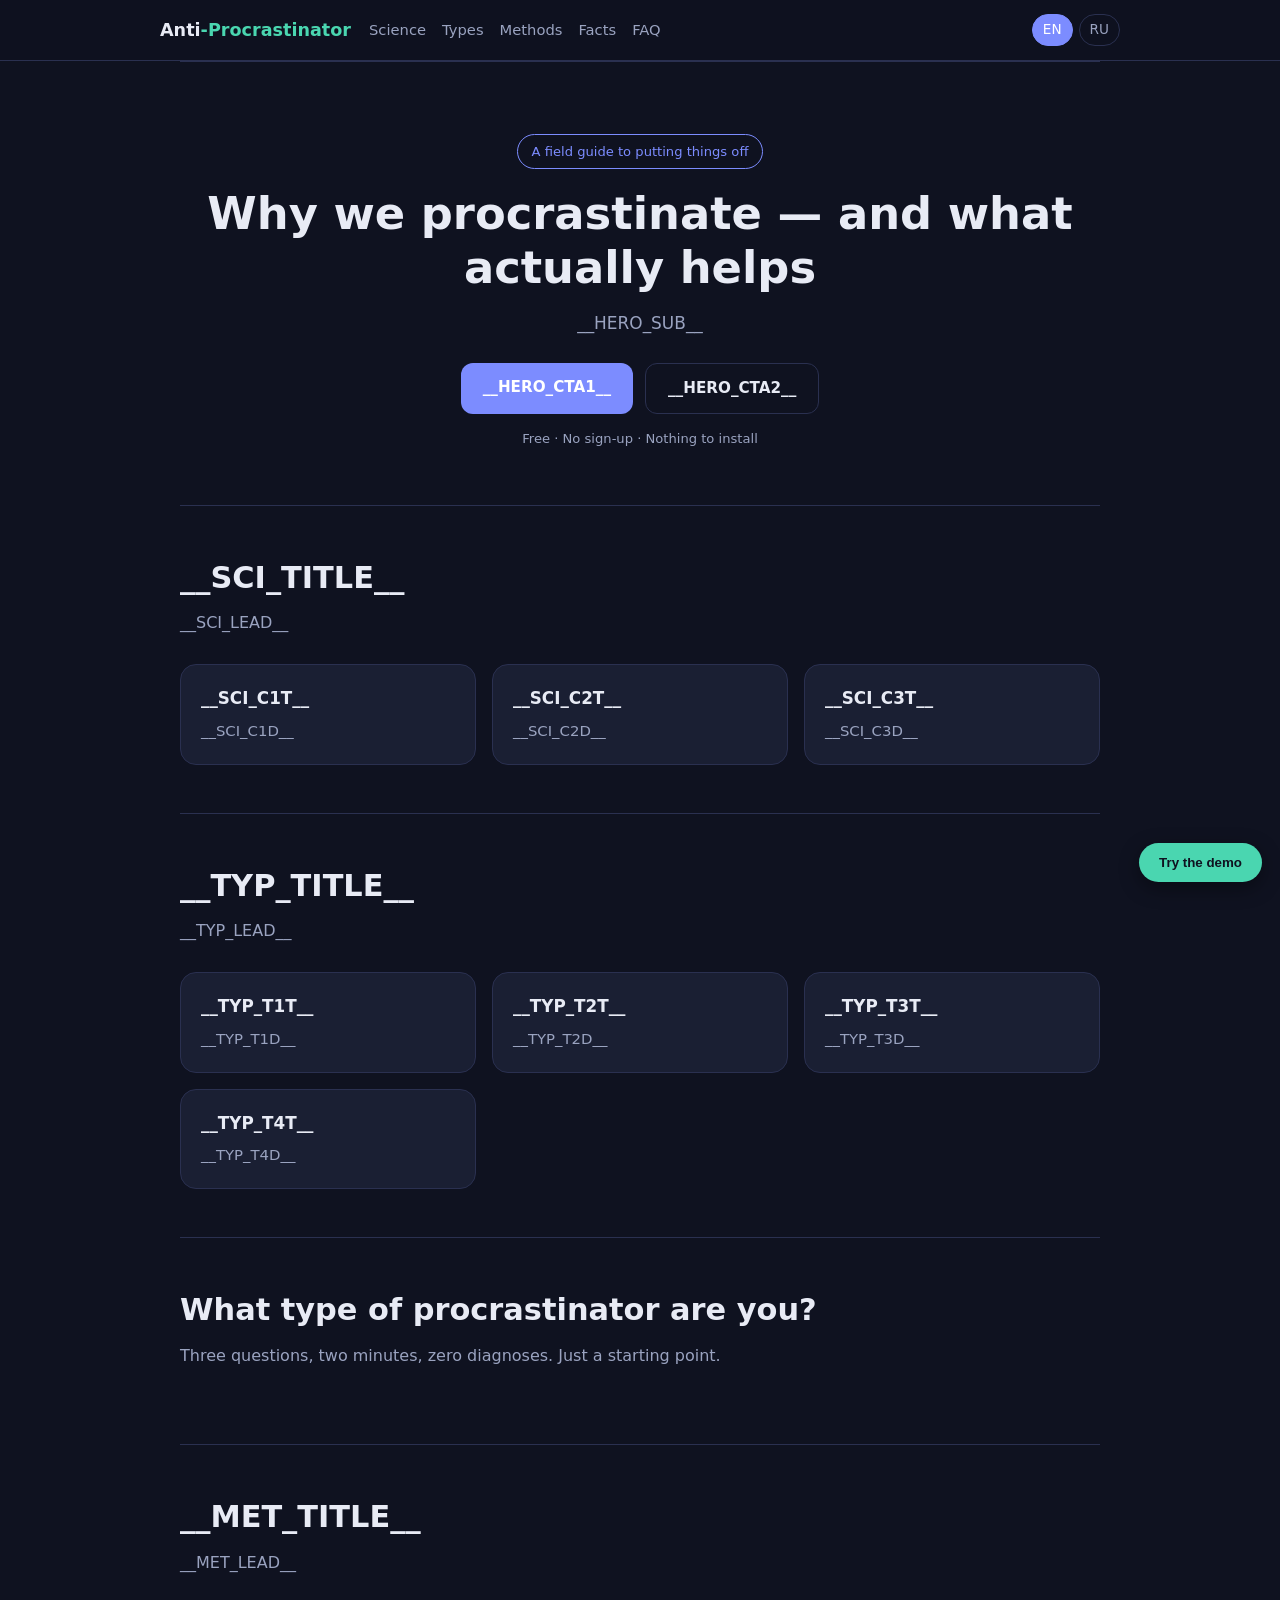
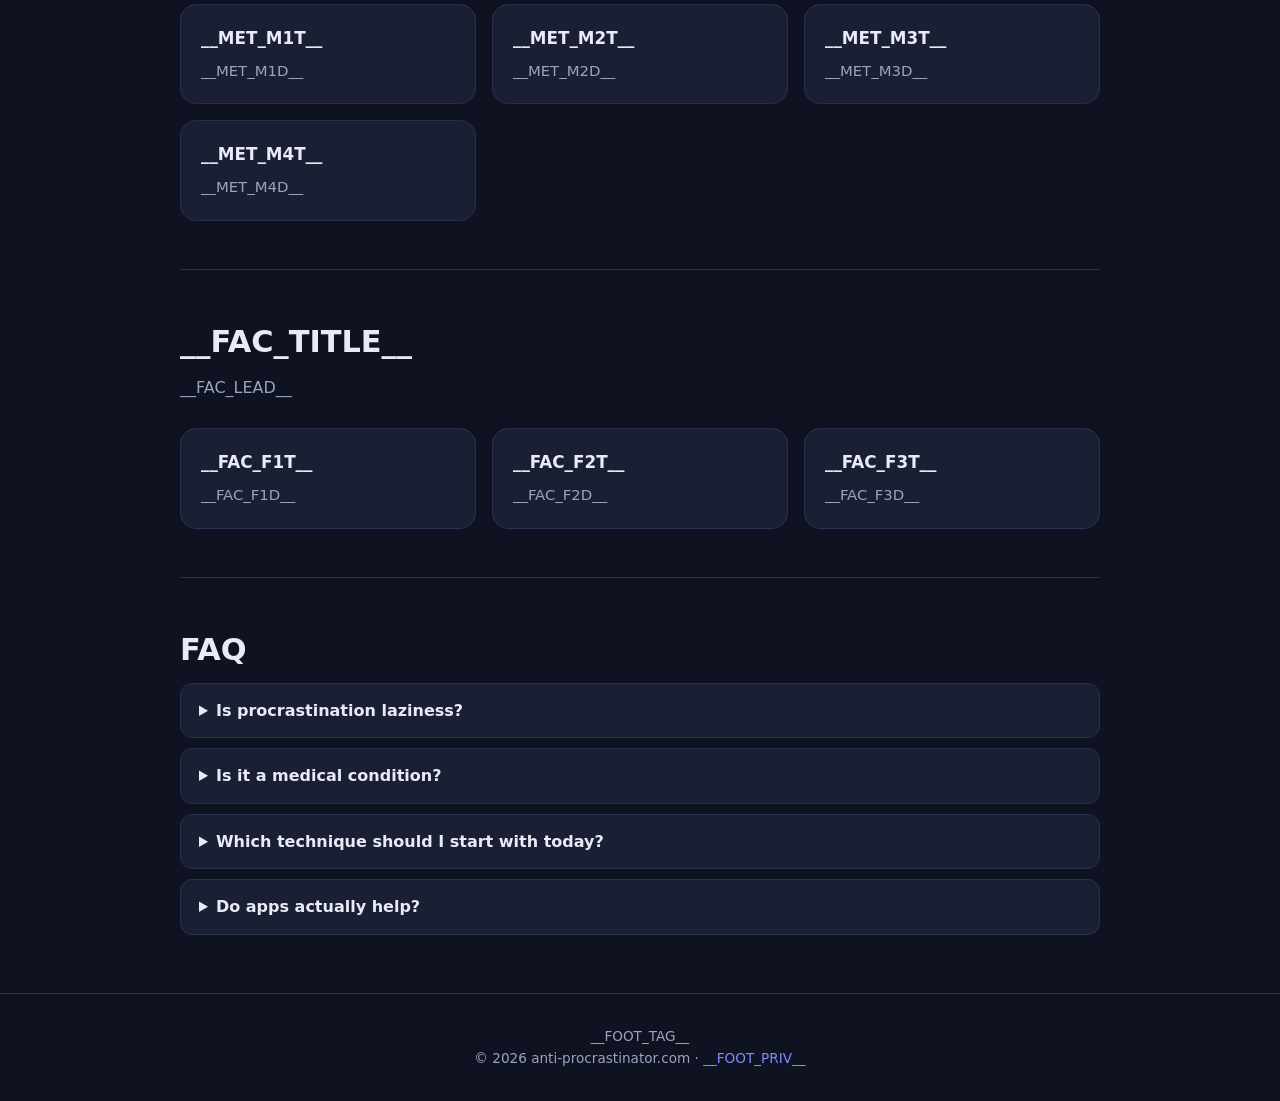
==== en/index.html @ 83e766c9 "первый коммит: Алиса - сайт под ключ с одного промта" ====
<!DOCTYPE html>
<html lang="en">
<head>
<meta charset="utf-8">
<meta name="viewport" content="width=device-width,initial-scale=1">
<title>Anti-Procrastinator — why we procrastinate and what actually works</title>
<meta name="description" content="__META_DESC__">
<link rel="canonical" href="https://anti-procrastinator.com/en/">
<link rel="alternate" hreflang="en" href="https://anti-procrastinator.com/en/">
<link rel="alternate" hreflang="ru" href="https://anti-procrastinator.com/ru/">
<link rel="alternate" hreflang="x-default" href="https://anti-procrastinator.com/en/">
<link rel="stylesheet" href="../css/style.css">
</head>
<body>
<header>
  <div class="wrap nav">
    <div class="logo">Anti<span>-Procrastinator</span></div>
    <nav class="links">
      <a href="#science">Science</a>
      <a href="#types">Types</a>
      <a href="#methods">Methods</a>
      <a href="#facts">Facts</a>
      <a href="#faq">FAQ</a>
    </nav>
    <div class="lang">
      <a class="active" href="../en/">EN</a>
      <a class="" href="../ru/">RU</a>
    </div>
  </div>
</header>

<main class="wrap">
  <section class="hero">
    <span class="badge">A field guide to putting things off</span>
    <h1>Why we procrastinate — and what actually helps</h1>
    <p class="sub">__HERO_SUB__</p>
    <div class="btns">
      <a class="btn primary" href="#quiz">__HERO_CTA1__</a>
      <a class="btn ghost" href="#science">__HERO_CTA2__</a>
    </div>
    <p class="note">Free · No sign-up · Nothing to install</p>
  </section>

  <section id="science">
    <h2>__SCI_TITLE__</h2>
    <p class="lead">__SCI_LEAD__</p>
    <div class="grid">
      <div class="card"><h3>__SCI_C1T__</h3><p>__SCI_C1D__</p></div>
      <div class="card"><h3>__SCI_C2T__</h3><p>__SCI_C2D__</p></div>
      <div class="card"><h3>__SCI_C3T__</h3><p>__SCI_C3D__</p></div>
    </div>
  </section>

  <section id="types">
    <h2>__TYP_TITLE__</h2>
    <p class="lead">__TYP_LEAD__</p>
    <div class="grid">
      <div class="card"><h3>__TYP_T1T__</h3><p>__TYP_T1D__</p></div>
      <div class="card"><h3>__TYP_T2T__</h3><p>__TYP_T2D__</p></div>
      <div class="card"><h3>__TYP_T3T__</h3><p>__TYP_T3D__</p></div>
      <div class="card"><h3>__TYP_T4T__</h3><p>__TYP_T4D__</p></div>
    </div>
  </section>

  <section id="quiz">
    <h2>What type of procrastinator are you?</h2>
    <p class="lead">Three questions, two minutes, zero diagnoses. Just a starting point.</p>
    <div id="quiz-root" class="qlist"></div>
  </section>

  <section id="methods">
    <h2>__MET_TITLE__</h2>
    <p class="lead">__MET_LEAD__</p>
    <div class="grid">
      <div class="card"><h3>__MET_M1T__</h3><p>__MET_M1D__</p></div>
      <div class="card"><h3>__MET_M2T__</h3><p>__MET_M2D__</p></div>
      <div class="card"><h3>__MET_M3T__</h3><p>__MET_M3D__</p></div>
      <div class="card"><h3>__MET_M4T__</h3><p>__MET_M4D__</p></div>
    </div>
  </section>

  <section id="facts">
    <h2>__FAC_TITLE__</h2>
    <p class="lead">__FAC_LEAD__</p>
    <div class="grid">
      <div class="card"><h3>__FAC_F1T__</h3><p>__FAC_F1D__</p></div>
      <div class="card"><h3>__FAC_F2T__</h3><p>__FAC_F2D__</p></div>
      <div class="card"><h3>__FAC_F3T__</h3><p>__FAC_F3D__</p></div>
    </div>
  </section>

  <section id="faq">
    <h2>FAQ</h2>
    <details><summary>Is procrastination laziness?</summary><p>No. Laziness is an absence of desire; procrastination is avoidance despite desire. Different mechanisms, different solutions.</p></details>
    <details><summary>Is it a medical condition?</summary><p>No, it's not a diagnosis. But chronic procrastination often goes with anxiety and ADHD — in that case, it's worth discussing with a professional.</p></details>
    <details><summary>Which technique should I start with today?</summary><p>The two-minute rule: pick one task and shrink it to a two-minute step. Starting is the most expensive part.</p></details>
    <details><summary>Do apps actually help?</summary><p>Tools don't replace the decision to start, but they lower friction: ready-made templates, task breakdown and gentle reminders remove the 'where do I begin' barrier.</p></details>
  </section>
</main>

<footer>
  <div class="wrap">
    <p>__FOOT_TAG__</p>
    <p>© 2026 anti-procrastinator.com · <a href="#">__FOOT_PRIV__</a></p>
  </div>
</footer>

<button id="demo-badge">Try the demo</button>
<div id="demo-modal">
  <div class="modal-box">
    <div class="head"><strong>CutTails — try it right here</strong><button id="demo-close">✕</button></div>
    <iframe id="demo-frame" title="CutTails demo"></iframe>
    <p class="frame-note">The web version of the app opens in this window.</p>
  </div>
</div>

<script>const en = true;</script>
<script src="../js/main.js"></script>
</body>
</html>
---- css/style.css ----
:root{
  --bg:#0f1220; --card:#1a1f33; --line:#2a3050; --text:#e8ebf5; --muted:#9aa3c0;
  --accent:#7c8cff; --accent2:#4ad6b0; --radius:16px;
}
*{box-sizing:border-box;margin:0;padding:0}
html{scroll-behavior:smooth}
body{background:var(--bg);color:var(--text);font-family:'Segoe UI',system-ui,-apple-system,sans-serif;line-height:1.6}
a{color:var(--accent);text-decoration:none}
.wrap{max-width:960px;margin:0 auto;padding:0 20px}
header{position:sticky;top:0;z-index:10;background:rgba(15,18,32,.9);backdrop-filter:blur(8px);border-bottom:1px solid var(--line)}
.nav{display:flex;align-items:center;gap:18px;padding:14px 0}
.logo{font-weight:700;font-size:1.1rem;color:var(--text)}
.logo span{color:var(--accent2)}
.nav .links{display:flex;gap:16px;flex:1}
.nav .links a{color:var(--muted);font-size:.92rem}
.nav .links a:hover{color:var(--text)}
.lang{display:flex;gap:6px}
.lang a{padding:4px 10px;border:1px solid var(--line);border-radius:999px;font-size:.85rem;color:var(--muted)}
.lang a.active{background:var(--accent);border-color:var(--accent);color:#fff}
.hero{padding:72px 0 56px;text-align:center}
.badge{display:inline-block;padding:6px 14px;border:1px solid var(--accent);border-radius:999px;color:var(--accent);font-size:.82rem;margin-bottom:18px}
h1{font-size:clamp(1.8rem,4.5vw,2.8rem);line-height:1.2;margin-bottom:16px}
.hero p.sub{color:var(--muted);max-width:640px;margin:0 auto 26px;font-size:1.06rem}
.btns{display:flex;gap:12px;justify-content:center;flex-wrap:wrap}
.btn{display:inline-block;padding:12px 22px;border-radius:12px;font-weight:600;font-size:.95rem;cursor:pointer;border:none}
.btn.primary{background:var(--accent);color:#fff}
.btn.ghost{background:transparent;color:var(--text);border:1px solid var(--line)}
.btn.primary:hover{filter:brightness(1.1)}
.btn.ghost:hover{border-color:var(--accent)}
.note{margin-top:14px;color:var(--muted);font-size:.82rem}
section{padding:48px 0;border-top:1px solid var(--line)}
h2{font-size:clamp(1.4rem,3vw,1.9rem);margin-bottom:8px}
.lead{color:var(--muted);margin-bottom:28px;max-width:680px}
.grid{display:grid;grid-template-columns:repeat(auto-fit,minmax(260px,1fr));gap:16px}
.card{background:var(--card);border:1px solid var(--line);border-radius:var(--radius);padding:20px}
.card h3{font-size:1.05rem;margin-bottom:8px}
.card p{color:var(--muted);font-size:.93rem}
.qlist{max-width:620px;margin:0 auto}
.q{font-weight:600;margin:18px 0 10px}
.opts{display:grid;gap:8px}
.opt{background:var(--card);border:1px solid var(--line);color:var(--text);padding:12px 14px;border-radius:12px;text-align:left;cursor:pointer;font-size:.93rem}
.opt:hover{border-color:var(--accent)}
.result{background:var(--card);border:1px solid var(--accent2);border-radius:var(--radius);padding:22px;margin-top:20px}
.result h3{color:var(--accent2);margin-bottom:8px}
.result p{color:var(--muted);font-size:.95rem;margin-bottom:10px}
details{background:var(--card);border:1px solid var(--line);border-radius:12px;padding:14px 18px;margin-bottom:10px}
summary{cursor:pointer;font-weight:600}
details p{color:var(--muted);margin-top:8px;font-size:.93rem}
footer{padding:32px 0;border-top:1px solid var(--line);color:var(--muted);font-size:.85rem;text-align:center}
/* demo widget */
#demo-badge{position:fixed;right:18px;bottom:18px;z-index:50;background:var(--accent2);color:#0f1220;border:none;border-radius:999px;padding:12px 20px;font-weight:700;cursor:pointer;box-shadow:0 6px 20px rgba(0,0,0,.4)}
#demo-modal{position:fixed;inset:0;z-index:100;display:none;align-items:center;justify-content:center;background:rgba(0,0,0,.6)}
#demo-modal.open{display:flex}
.modal-box{background:var(--card);border:1px solid var(--line);border-radius:var(--radius);width:min(90vw,560px);padding:18px}
.modal-box .head{display:flex;justify-content:space-between;align-items:center;margin-bottom:12px}
.modal-box .head strong{font-size:1rem}
#demo-close{background:none;border:none;color:var(--muted);font-size:1.2rem;cursor:pointer}
#demo-frame{width:100%;height:min(62vh,420px);border:1px solid var(--line);border-radius:12px;background:var(--bg)}
.frame-note{color:var(--muted);font-size:.8rem;margin-top:8px}
@media(max-width:640px){.nav .links{display:none}}
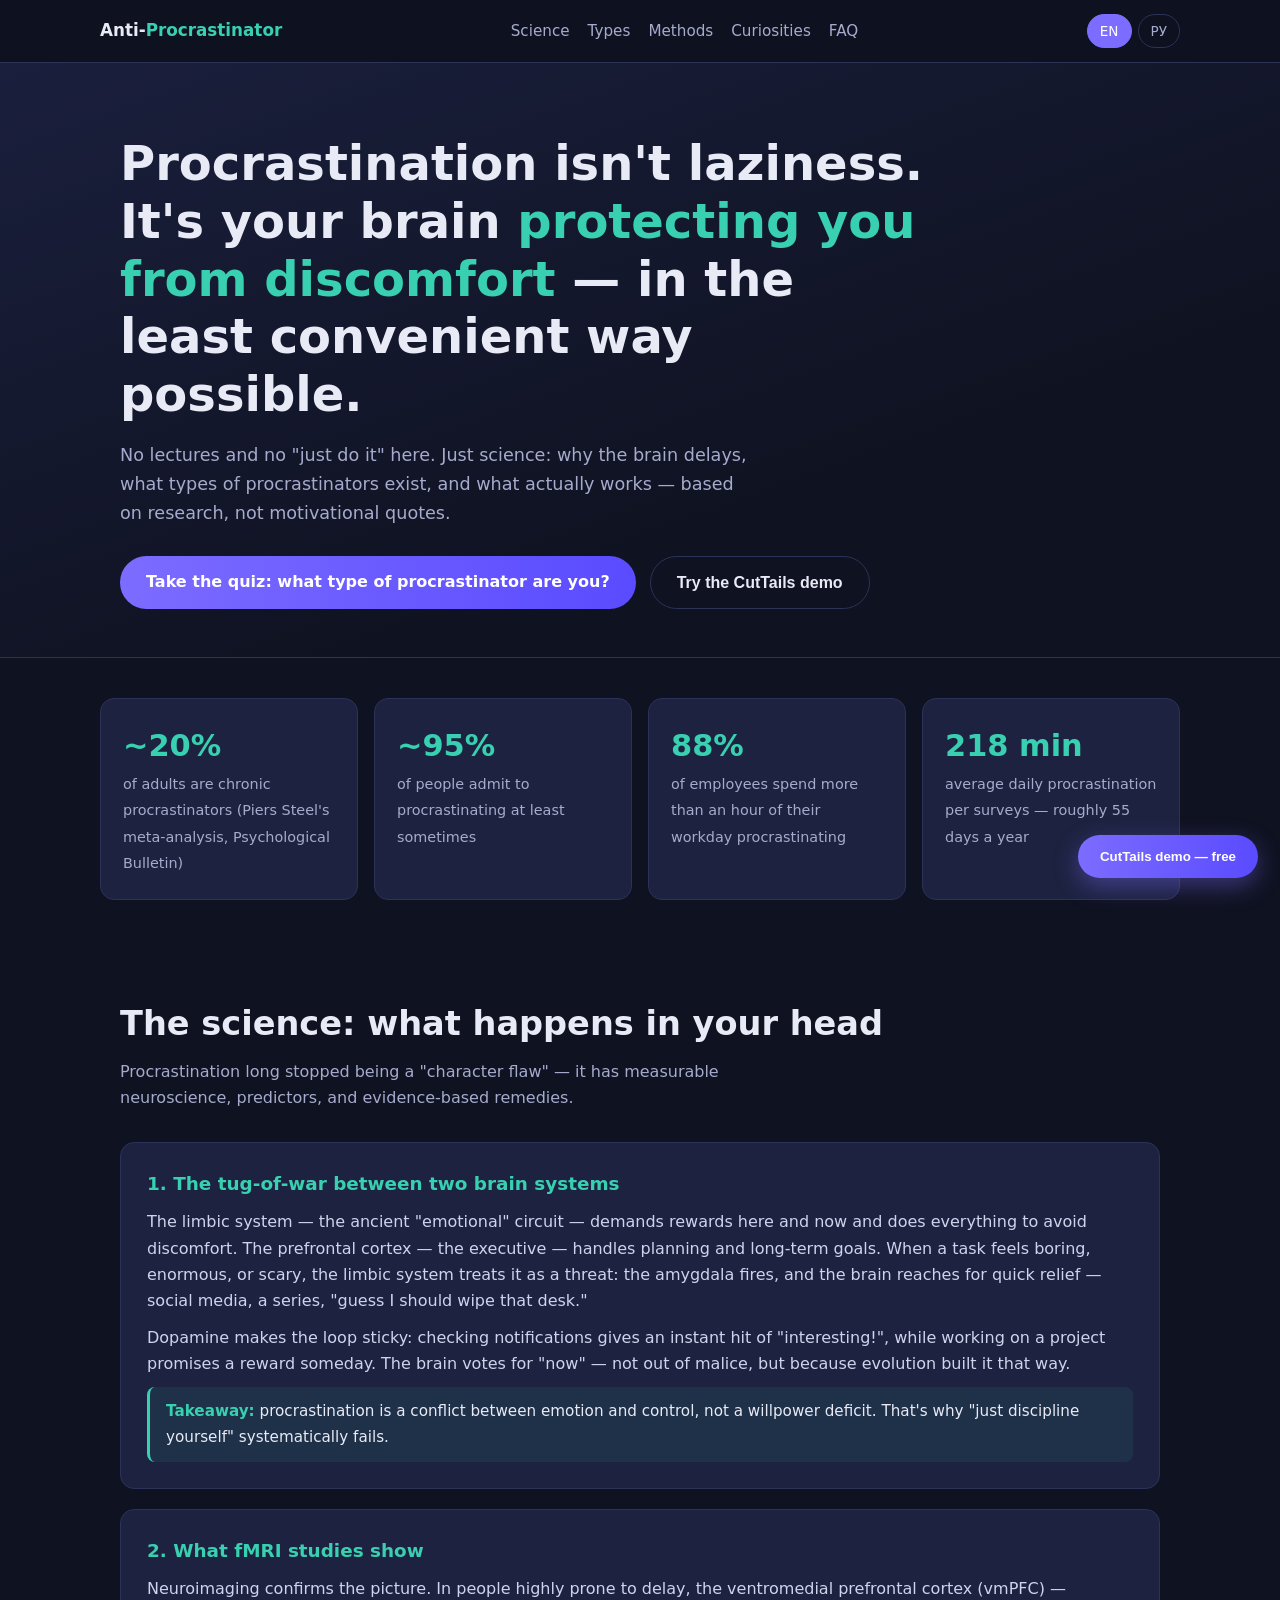
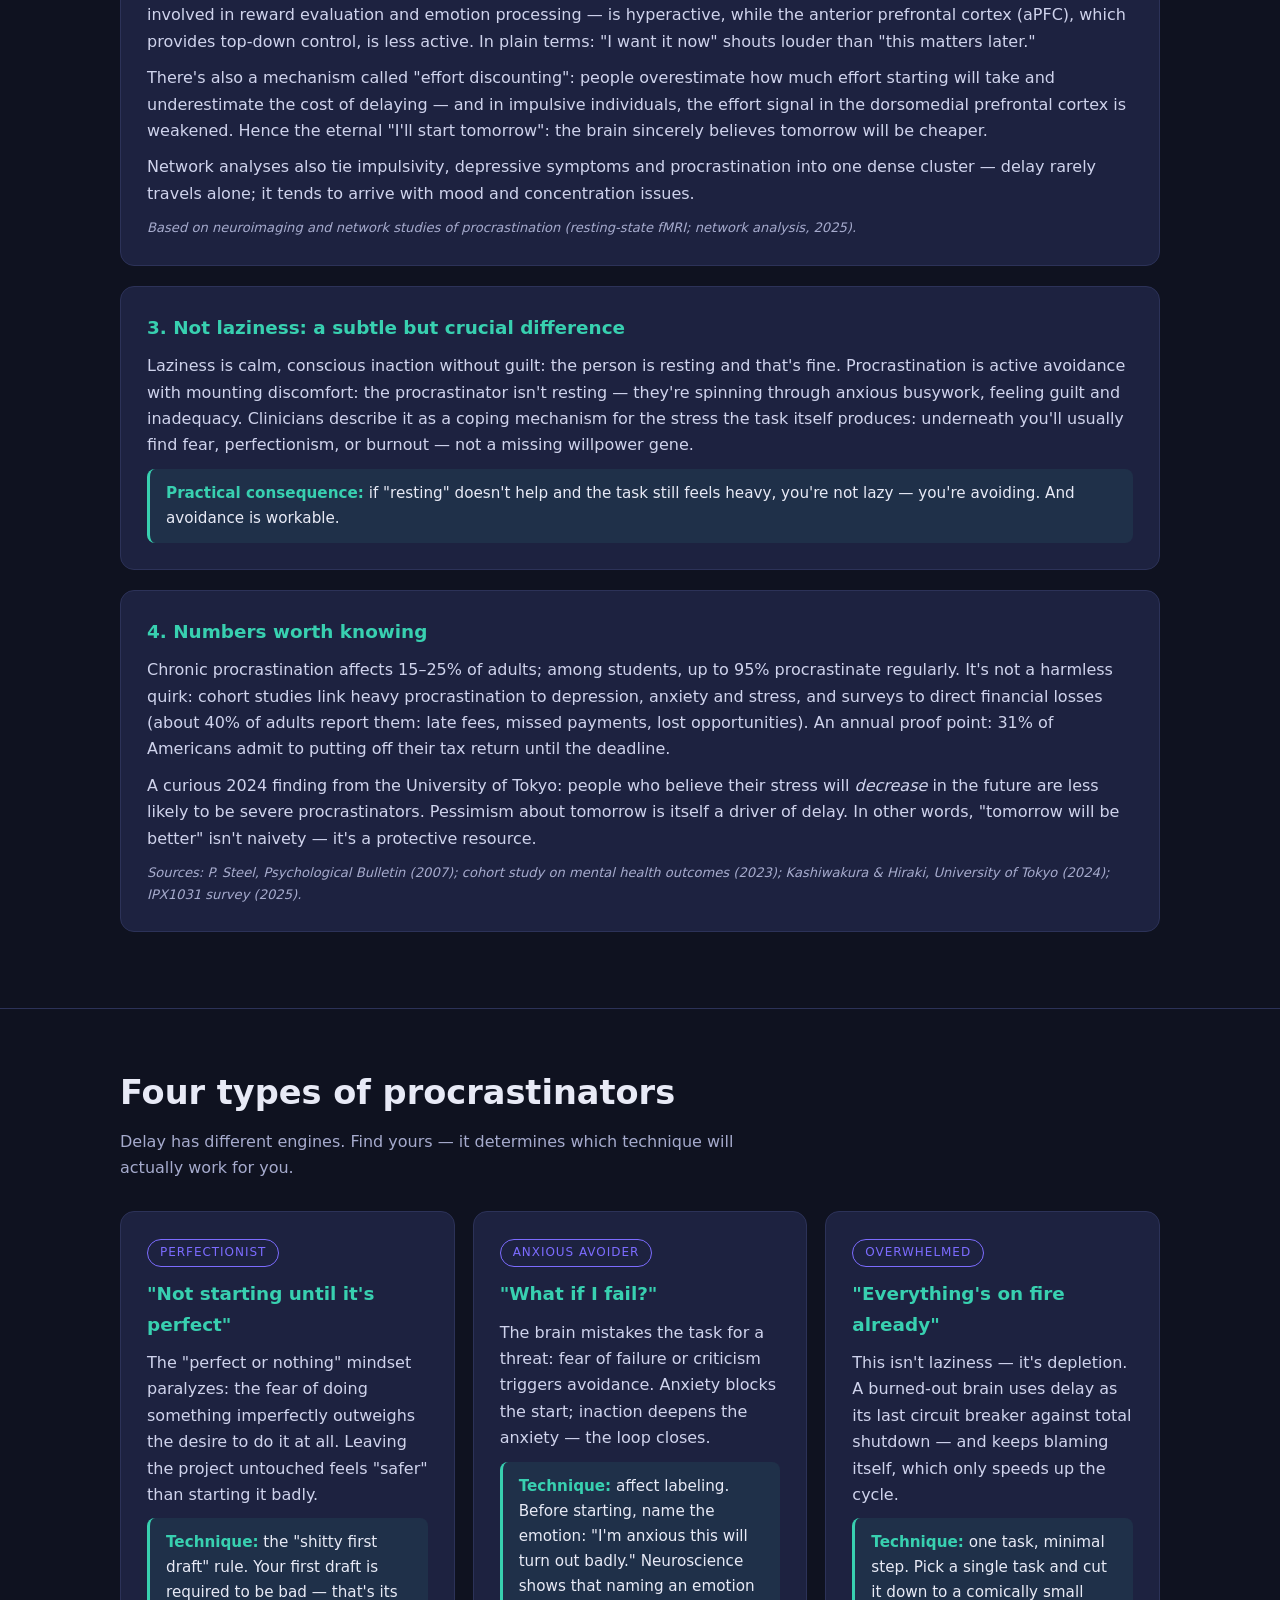
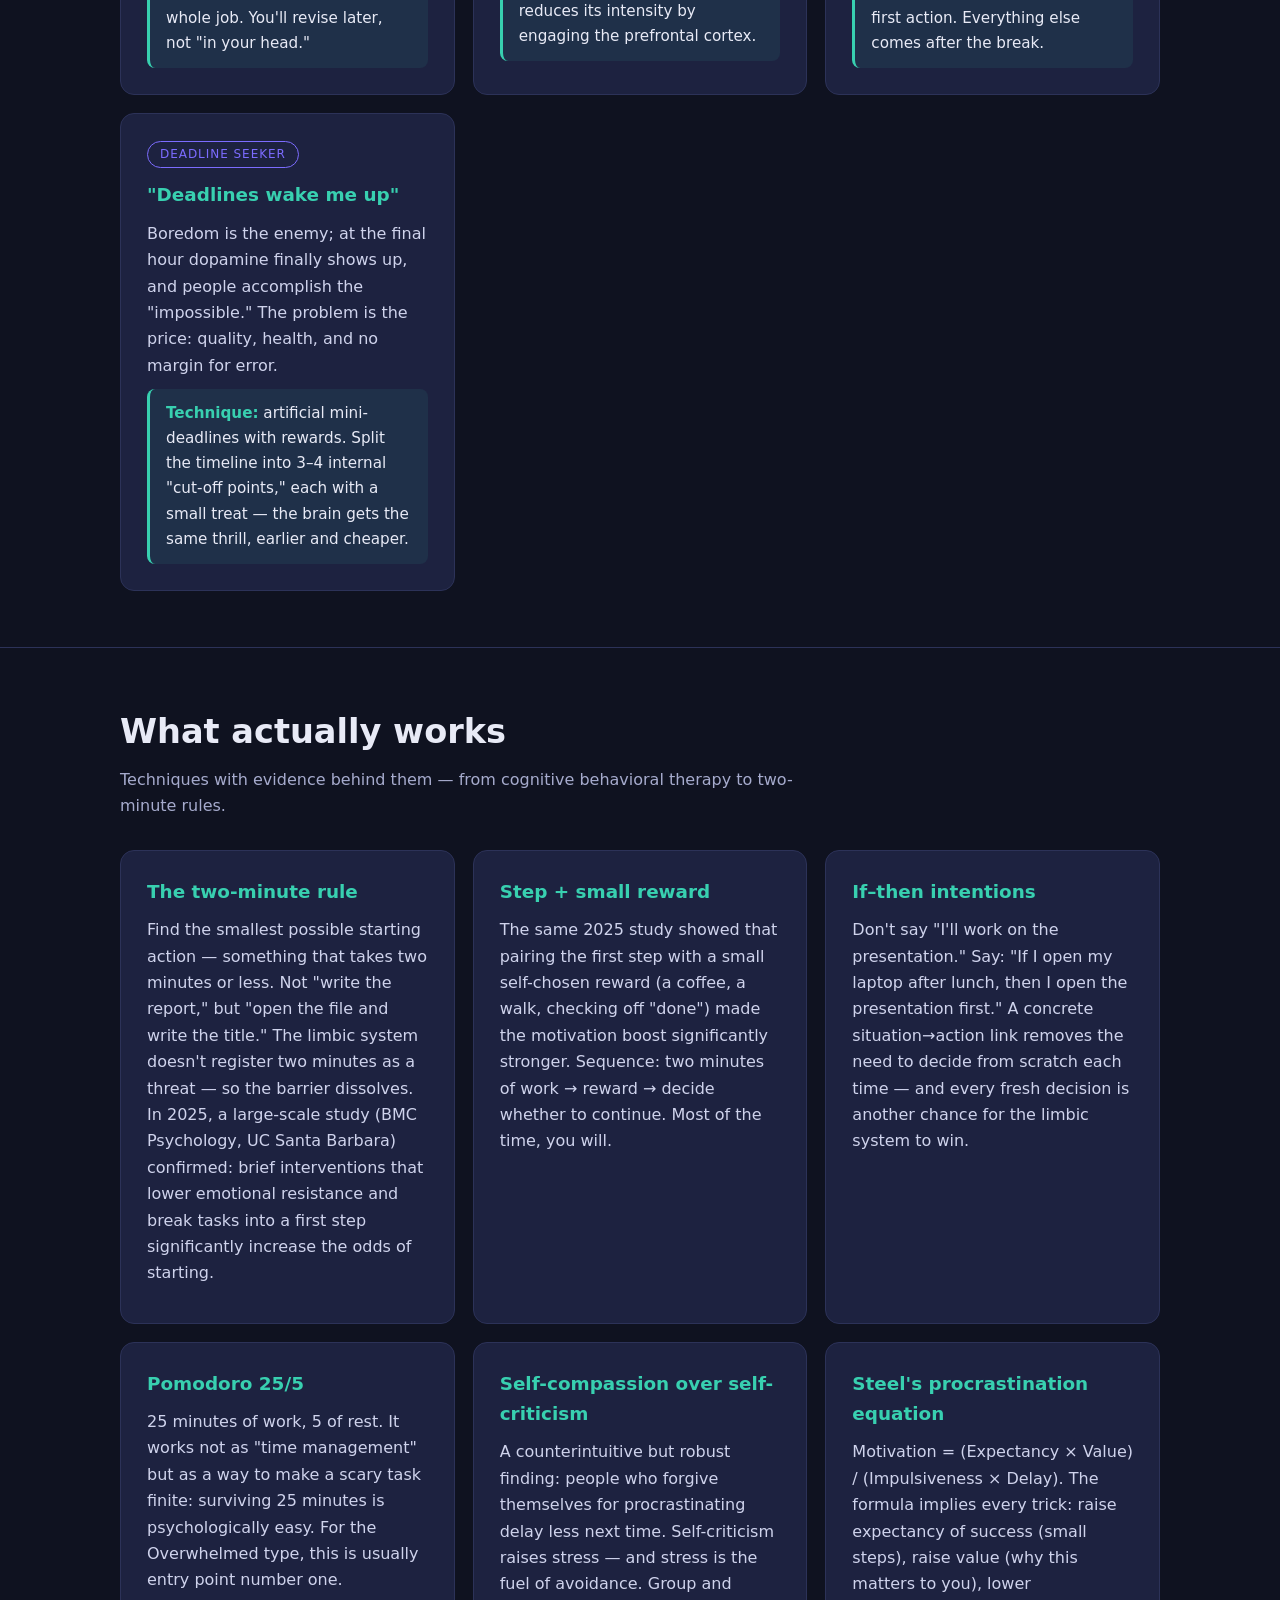
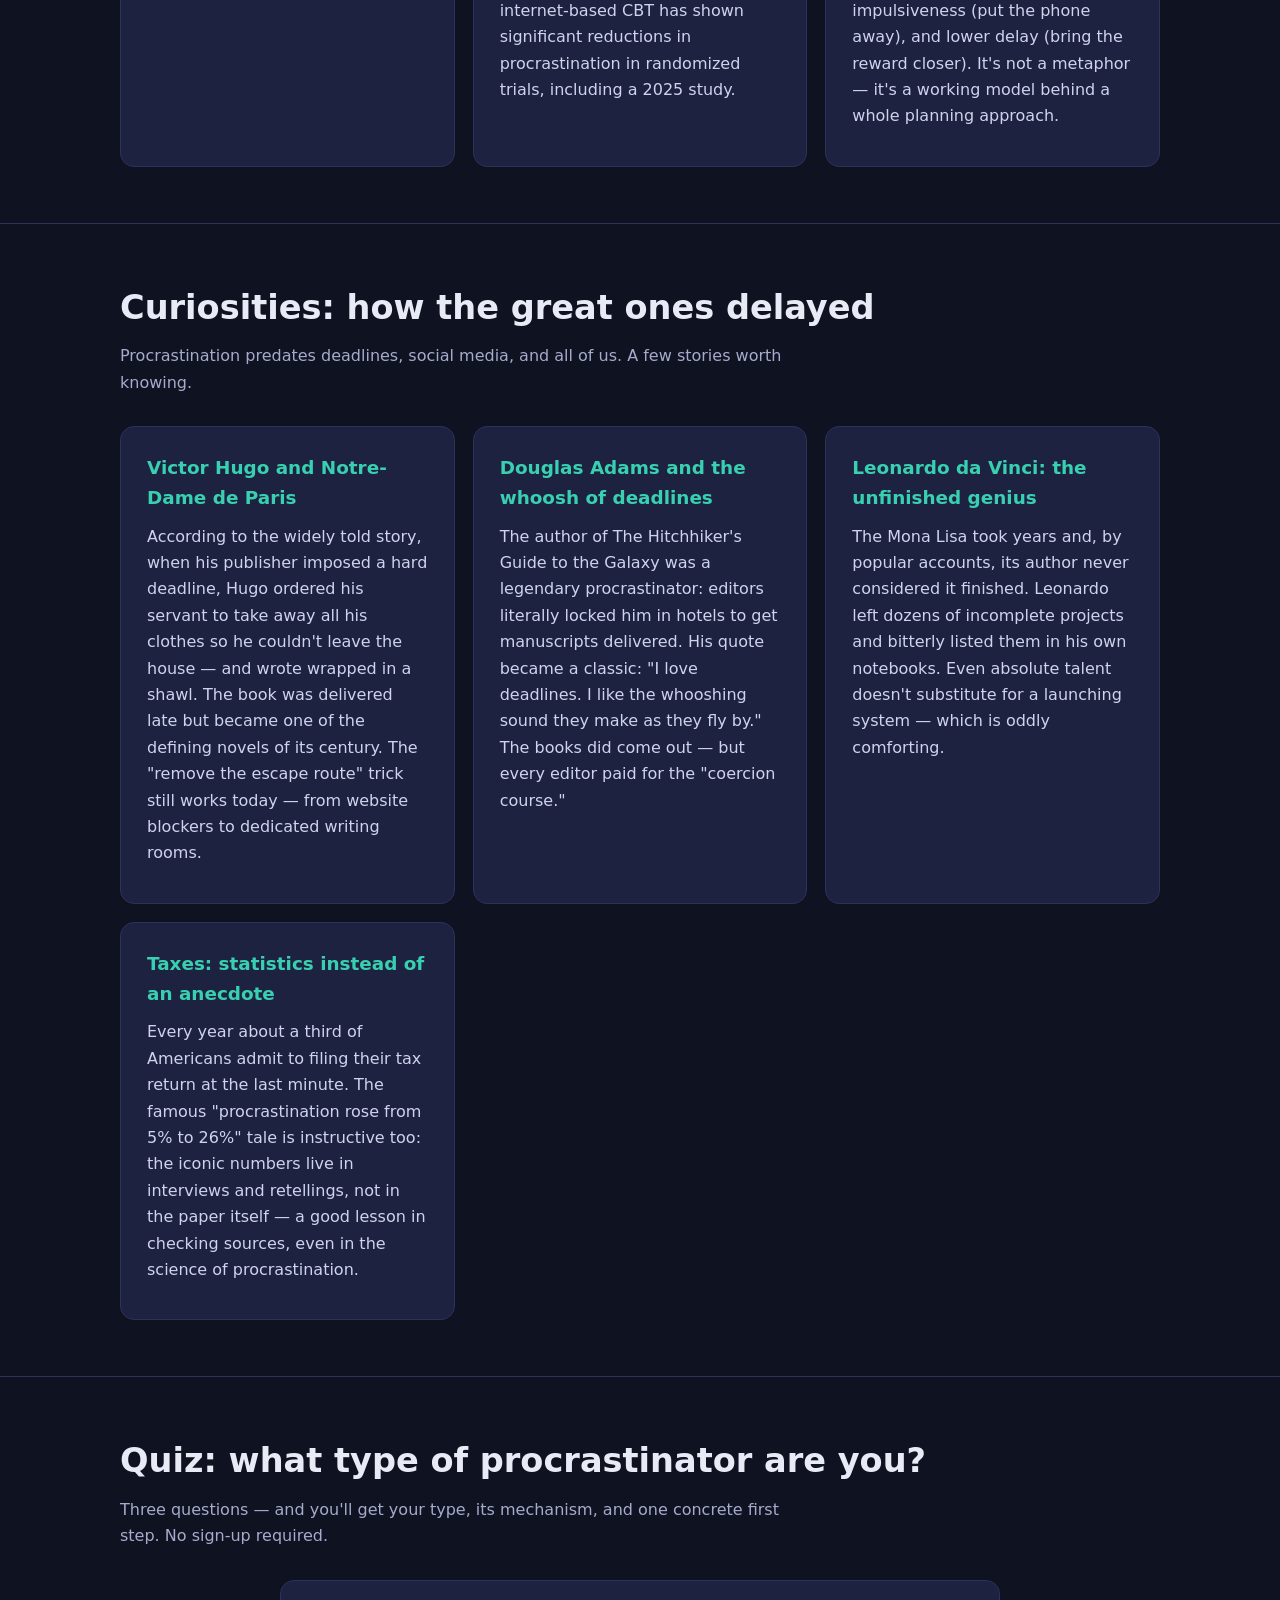
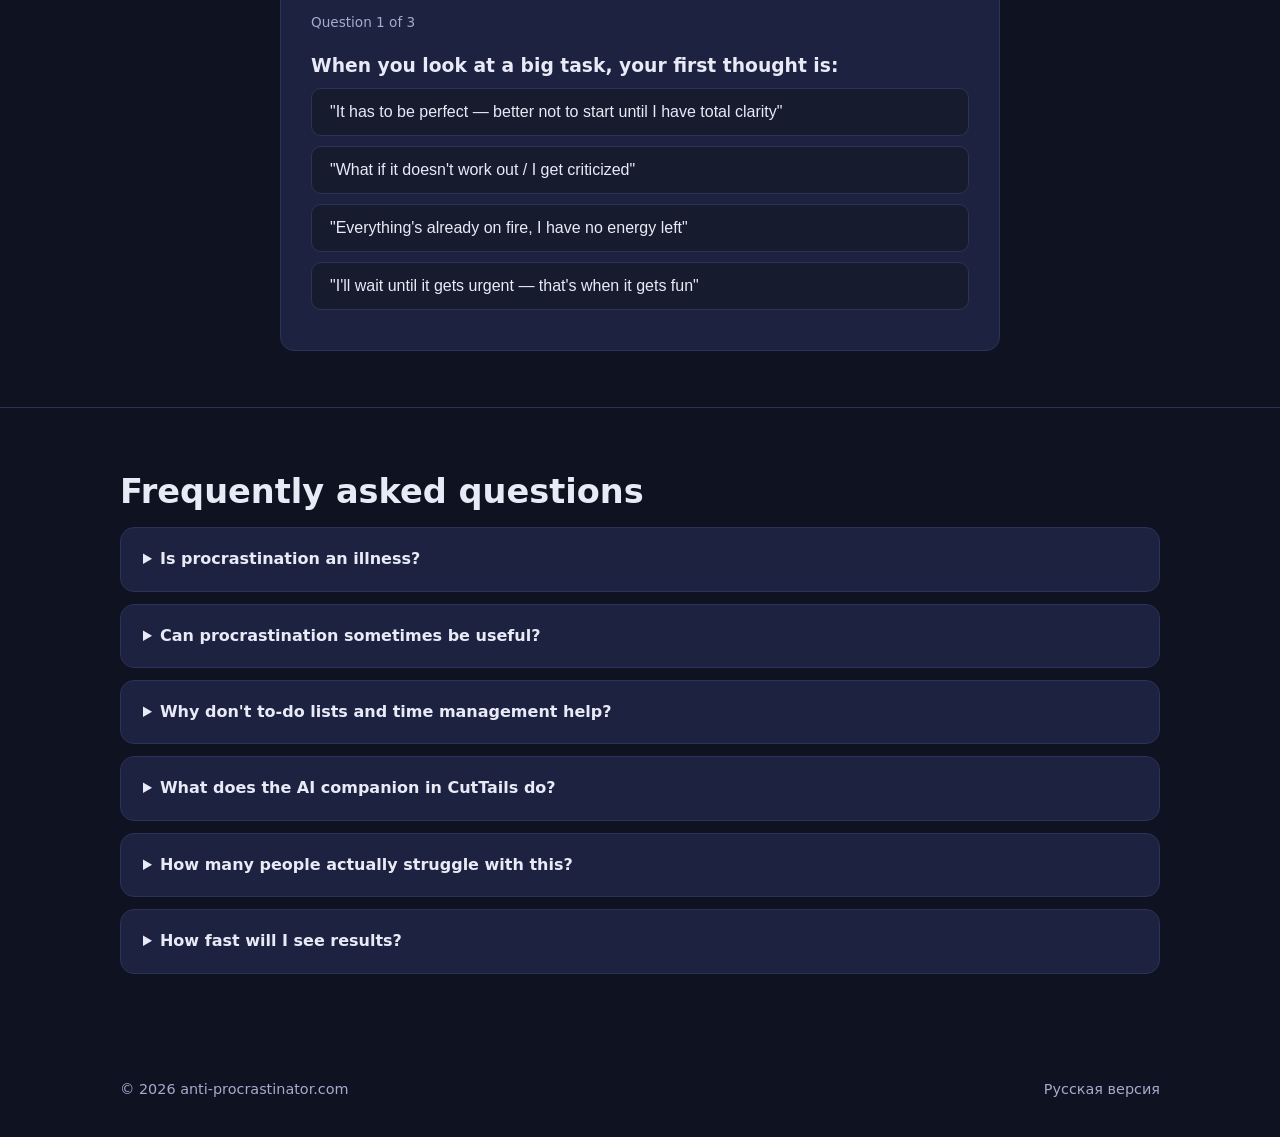
==== commit cd84c133: "заполнение заглушек: добавление статей, находок, типов, методов, курьёзов, тестов" ====
--- a/en/index.html
+++ b/en/index.html
@@ -2,119 +2,293 @@
 <html lang="en">
 <head>
 <meta charset="utf-8">
-<meta name="viewport" content="width=device-width,initial-scale=1">
-<title>Anti-Procrastinator — why we procrastinate and what actually works</title>
-<meta name="description" content="__META_DESC__">
+<meta name="viewport" content="width=device-width, initial-scale=1">
+<title>Procrastination — why we delay and how to stop doing it</title>
+<meta name="description" content="A science-based guide to procrastination: the neuroscience of task avoidance, types of procrastinators, evidence-based techniques and curious facts. Take the quiz and try the CutTails app demo.">
 <link rel="canonical" href="https://anti-procrastinator.com/en/">
 <link rel="alternate" hreflang="en" href="https://anti-procrastinator.com/en/">
 <link rel="alternate" hreflang="ru" href="https://anti-procrastinator.com/ru/">
-<link rel="alternate" hreflang="x-default" href="https://anti-procrastinator.com/en/">
-<link rel="stylesheet" href="../css/style.css">
+<link rel="alternate" hreflang="x-default" href="https://anti-procrastinator.com/">
+<link rel="stylesheet" href="/css/style.css">
 </head>
 <body>
-<header>
-  <div class="wrap nav">
-    <div class="logo">Anti<span>-Procrastinator</span></div>
-    <nav class="links">
-      <a href="#science">Science</a>
-      <a href="#types">Types</a>
-      <a href="#methods">Methods</a>
-      <a href="#facts">Facts</a>
-      <a href="#faq">FAQ</a>
-    </nav>
-    <div class="lang">
-      <a class="active" href="../en/">EN</a>
-      <a class="" href="../ru/">RU</a>
+
+<header class="site">
+  <div class="container nav">
+    <div class="logo">Anti-<span>Procrastinator</span></div>
+    <nav><ul>
+      <li><a href="#science">Science</a></li>
+      <li><a href="#types">Types</a></li>
+      <li><a href="#methods">Methods</a></li>
+      <li><a href="#curiosities">Curiosities</a></li>
+      <li><a href="#faq">FAQ</a></li>
+    </ul></nav>
+    <div class="lang-switch">
+      <a href="/en/" class="active" lang="en">EN</a>
+      <a href="/ru/" lang="ru">РУ</a>
     </div>
   </div>
 </header>
 
-<main class="wrap">
-  <section class="hero">
-    <span class="badge">A field guide to putting things off</span>
-    <h1>Why we procrastinate — and what actually helps</h1>
-    <p class="sub">__HERO_SUB__</p>
-    <div class="btns">
-      <a class="btn primary" href="#quiz">__HERO_CTA1__</a>
-      <a class="btn ghost" href="#science">__HERO_CTA2__</a>
-    </div>
-    <p class="note">Free · No sign-up · Nothing to install</p>
-  </section>
-
-  <section id="science">
-    <h2>__SCI_TITLE__</h2>
-    <p class="lead">__SCI_LEAD__</p>
+<div class="hero">
+  <div class="container">
+    <h1>Procrastination isn't laziness. It's your brain <em>protecting you from discomfort</em> — in the least convenient way possible.</h1>
+    <p class="lead">No lectures and no "just do it" here. Just science: why the brain delays, what types of procrastinators exist, and what actually works — based on research, not motivational quotes.</p>
+    <div class="cta-row">
+      <a class="btn primary" href="#test">Take the quiz: what type of procrastinator are you?</a>
+      <button class="btn ghost" data-open-demo>Try the CutTails demo</button>
+    </div>
+  </div>
+</div>
+
+<div class="container stats">
+  <div class="stat"><b>~20%</b><span>of adults are chronic procrastinators (Piers Steel's meta-analysis, Psychological Bulletin)</span></div>
+  <div class="stat"><b>~95%</b><span>of people admit to procrastinating at least sometimes</span></div>
+  <div class="stat"><b>88%</b><span>of employees spend more than an hour of their workday procrastinating</span></div>
+  <div class="stat"><b>218 min</b><span>average daily procrastination per surveys — roughly 55 days a year</span></div>
+</div>
+
+<section id="science">
+  <div class="container">
+    <h2>The science: what happens in your head</h2>
+    <p class="section-sub">Procrastination long stopped being a "character flaw" — it has measurable neuroscience, predictors, and evidence-based remedies.</p>
+
+    <article class="card">
+      <h3>1. The tug-of-war between two brain systems</h3>
+      <p>The limbic system — the ancient "emotional" circuit — demands rewards here and now and does everything to avoid discomfort. The prefrontal cortex — the executive — handles planning and long-term goals. When a task feels boring, enormous, or scary, the limbic system treats it as a threat: the amygdala fires, and the brain reaches for quick relief — social media, a series, "guess I should wipe that desk."</p>
+      <p>Dopamine makes the loop sticky: checking notifications gives an instant hit of "interesting!", while working on a project promises a reward someday. The brain votes for "now" — not out of malice, but because evolution built it that way.</p>
+      <div class="tip"><b>Takeaway:</b> procrastination is a conflict between emotion and control, not a willpower deficit. That's why "just discipline yourself" systematically fails.</div>
+    </article>
+
+    <article class="card">
+      <h3>2. What fMRI studies show</h3>
+      <p>Neuroimaging confirms the picture. In people highly prone to delay, the ventromedial prefrontal cortex (vmPFC) — involved in reward evaluation and emotion processing — is hyperactive, while the anterior prefrontal cortex (aPFC), which provides top-down control, is less active. In plain terms: "I want it now" shouts louder than "this matters later."</p>
+      <p>There's also a mechanism called "effort discounting": people overestimate how much effort starting will take and underestimate the cost of delaying — and in impulsive individuals, the effort signal in the dorsomedial prefrontal cortex is weakened. Hence the eternal "I'll start tomorrow": the brain sincerely believes tomorrow will be cheaper.</p>
+      <p>Network analyses also tie impulsivity, depressive symptoms and procrastination into one dense cluster — delay rarely travels alone; it tends to arrive with mood and concentration issues.</p>
+      <div class="src">Based on neuroimaging and network studies of procrastination (resting-state fMRI; network analysis, 2025).</div>
+    </article>
+
+    <article class="card">
+      <h3>3. Not laziness: a subtle but crucial difference</h3>
+      <p>Laziness is calm, conscious inaction without guilt: the person is resting and that's fine. Procrastination is active avoidance with mounting discomfort: the procrastinator isn't resting — they're spinning through anxious busywork, feeling guilt and inadequacy. Clinicians describe it as a coping mechanism for the stress the task itself produces: underneath you'll usually find fear, perfectionism, or burnout — not a missing willpower gene.</p>
+      <div class="tip"><b>Practical consequence:</b> if "resting" doesn't help and the task still feels heavy, you're not lazy — you're avoiding. And avoidance is workable.</div>
+    </article>
+
+    <article class="card">
+      <h3>4. Numbers worth knowing</h3>
+      <p>Chronic procrastination affects 15–25% of adults; among students, up to 95% procrastinate regularly. It's not a harmless quirk: cohort studies link heavy procrastination to depression, anxiety and stress, and surveys to direct financial losses (about 40% of adults report them: late fees, missed payments, lost opportunities). An annual proof point: 31% of Americans admit to putting off their tax return until the deadline.</p>
+      <p>A curious 2024 finding from the University of Tokyo: people who believe their stress will <em>decrease</em> in the future are less likely to be severe procrastinators. Pessimism about tomorrow is itself a driver of delay. In other words, "tomorrow will be better" isn't naivety — it's a protective resource.</p>
+      <div class="src">Sources: P. Steel, Psychological Bulletin (2007); cohort study on mental health outcomes (2023); Kashiwakura &amp; Hiraki, University of Tokyo (2024); IPX1031 survey (2025).</div>
+    </article>
+  </div>
+</section>
+
+<section id="types">
+  <div class="container">
+    <h2>Four types of procrastinators</h2>
+    <p class="section-sub">Delay has different engines. Find yours — it determines which technique will actually work for you.</p>
     <div class="grid">
-      <div class="card"><h3>__SCI_C1T__</h3><p>__SCI_C1D__</p></div>
-      <div class="card"><h3>__SCI_C2T__</h3><p>__SCI_C2D__</p></div>
-      <div class="card"><h3>__SCI_C3T__</h3><p>__SCI_C3D__</p></div>
-    </div>
-  </section>
-
-  <section id="types">
-    <h2>__TYP_TITLE__</h2>
-    <p class="lead">__TYP_LEAD__</p>
+      <div class="card">
+        <span class="tag">Perfectionist</span>
+        <h3>"Not starting until it's perfect"</h3>
+        <p>The "perfect or nothing" mindset paralyzes: the fear of doing something imperfectly outweighs the desire to do it at all. Leaving the project untouched feels "safer" than starting it badly.</p>
+        <div class="tip"><b>Technique:</b> the "shitty first draft" rule. Your first draft is required to be bad — that's its whole job. You'll revise later, not "in your head."</div>
+      </div>
+      <div class="card">
+        <span class="tag">Anxious avoider</span>
+        <h3>"What if I fail?"</h3>
+        <p>The brain mistakes the task for a threat: fear of failure or criticism triggers avoidance. Anxiety blocks the start; inaction deepens the anxiety — the loop closes.</p>
+        <div class="tip"><b>Technique:</b> affect labeling. Before starting, name the emotion: "I'm anxious this will turn out badly." Neuroscience shows that naming an emotion reduces its intensity by engaging the prefrontal cortex.</div>
+      </div>
+      <div class="card">
+        <span class="tag">Overwhelmed</span>
+        <h3>"Everything's on fire already"</h3>
+        <p>This isn't laziness — it's depletion. A burned-out brain uses delay as its last circuit breaker against total shutdown — and keeps blaming itself, which only speeds up the cycle.</p>
+        <div class="tip"><b>Technique:</b> one task, minimal step. Pick a single task and cut it down to a comically small first action. Everything else comes after the break.</div>
+      </div>
+      <div class="card">
+        <span class="tag">Deadline seeker</span>
+        <h3>"Deadlines wake me up"</h3>
+        <p>Boredom is the enemy; at the final hour dopamine finally shows up, and people accomplish the "impossible." The problem is the price: quality, health, and no margin for error.</p>
+        <div class="tip"><b>Technique:</b> artificial mini-deadlines with rewards. Split the timeline into 3–4 internal "cut-off points," each with a small treat — the brain gets the same thrill, earlier and cheaper.</div>
+      </div>
+    </div>
+  </div>
+</section>
+
+<section id="methods">
+  <div class="container">
+    <h2>What actually works</h2>
+    <p class="section-sub">Techniques with evidence behind them — from cognitive behavioral therapy to two-minute rules.</p>
     <div class="grid">
-      <div class="card"><h3>__TYP_T1T__</h3><p>__TYP_T1D__</p></div>
-      <div class="card"><h3>__TYP_T2T__</h3><p>__TYP_T2D__</p></div>
-      <div class="card"><h3>__TYP_T3T__</h3><p>__TYP_T3D__</p></div>
-      <div class="card"><h3>__TYP_T4T__</h3><p>__TYP_T4D__</p></div>
-    </div>
-  </section>
-
-  <section id="quiz">
-    <h2>What type of procrastinator are you?</h2>
-    <p class="lead">Three questions, two minutes, zero diagnoses. Just a starting point.</p>
-    <div id="quiz-root" class="qlist"></div>
-  </section>
-
-  <section id="methods">
-    <h2>__MET_TITLE__</h2>
-    <p class="lead">__MET_LEAD__</p>
+      <div class="card">
+        <h3>The two-minute rule</h3>
+        <p>Find the smallest possible starting action — something that takes two minutes or less. Not "write the report," but "open the file and write the title." The limbic system doesn't register two minutes as a threat — so the barrier dissolves. In 2025, a large-scale study (BMC Psychology, UC Santa Barbara) confirmed: brief interventions that lower emotional resistance and break tasks into a first step significantly increase the odds of starting.</p>
+      </div>
+      <div class="card">
+        <h3>Step + small reward</h3>
+        <p>The same 2025 study showed that pairing the first step with a small self-chosen reward (a coffee, a walk, checking off "done") made the motivation boost significantly stronger. Sequence: two minutes of work → reward → decide whether to continue. Most of the time, you will.</p>
+      </div>
+      <div class="card">
+        <h3>If–then intentions</h3>
+        <p>Don't say "I'll work on the presentation." Say: "If I open my laptop after lunch, then I open the presentation first." A concrete situation→action link removes the need to decide from scratch each time — and every fresh decision is another chance for the limbic system to win.</p>
+      </div>
+      <div class="card">
+        <h3>Pomodoro 25/5</h3>
+        <p>25 minutes of work, 5 of rest. It works not as "time management" but as a way to make a scary task finite: surviving 25 minutes is psychologically easy. For the Overwhelmed type, this is usually entry point number one.</p>
+      </div>
+      <div class="card">
+        <h3>Self-compassion over self-criticism</h3>
+        <p>A counterintuitive but robust finding: people who forgive themselves for procrastinating delay less next time. Self-criticism raises stress — and stress is the fuel of avoidance. Group and internet-based CBT has shown significant reductions in procrastination in randomized trials, including a 2025 study.</p>
+      </div>
+      <div class="card">
+        <h3>Steel's procrastination equation</h3>
+        <p>Motivation = (Expectancy × Value) / (Impulsiveness × Delay). The formula implies every trick: raise expectancy of success (small steps), raise value (why this matters to you), lower impulsiveness (put the phone away), and lower delay (bring the reward closer). It's not a metaphor — it's a working model behind a whole planning approach.</p>
+      </div>
+    </div>
+  </div>
+</section>
+
+<section id="curiosities">
+  <div class="container">
+    <h2>Curiosities: how the great ones delayed</h2>
+    <p class="section-sub">Procrastination predates deadlines, social media, and all of us. A few stories worth knowing.</p>
     <div class="grid">
-      <div class="card"><h3>__MET_M1T__</h3><p>__MET_M1D__</p></div>
-      <div class="card"><h3>__MET_M2T__</h3><p>__MET_M2D__</p></div>
-      <div class="card"><h3>__MET_M3T__</h3><p>__MET_M3D__</p></div>
-      <div class="card"><h3>__MET_M4T__</h3><p>__MET_M4D__</p></div>
-    </div>
-  </section>
-
-  <section id="facts">
-    <h2>__FAC_TITLE__</h2>
-    <p class="lead">__FAC_LEAD__</p>
-    <div class="grid">
-      <div class="card"><h3>__FAC_F1T__</h3><p>__FAC_F1D__</p></div>
-      <div class="card"><h3>__FAC_F2T__</h3><p>__FAC_F2D__</p></div>
-      <div class="card"><h3>__FAC_F3T__</h3><p>__FAC_F3D__</p></div>
-    </div>
-  </section>
-
-  <section id="faq">
-    <h2>FAQ</h2>
-    <details><summary>Is procrastination laziness?</summary><p>No. Laziness is an absence of desire; procrastination is avoidance despite desire. Different mechanisms, different solutions.</p></details>
-    <details><summary>Is it a medical condition?</summary><p>No, it's not a diagnosis. But chronic procrastination often goes with anxiety and ADHD — in that case, it's worth discussing with a professional.</p></details>
-    <details><summary>Which technique should I start with today?</summary><p>The two-minute rule: pick one task and shrink it to a two-minute step. Starting is the most expensive part.</p></details>
-    <details><summary>Do apps actually help?</summary><p>Tools don't replace the decision to start, but they lower friction: ready-made templates, task breakdown and gentle reminders remove the 'where do I begin' barrier.</p></details>
-  </section>
-</main>
-
-<footer>
-  <div class="wrap">
-    <p>__FOOT_TAG__</p>
-    <p>© 2026 anti-procrastinator.com · <a href="#">__FOOT_PRIV__</a></p>
+      <div class="card">
+        <h3>Victor Hugo and Notre-Dame de Paris</h3>
+        <p>According to the widely told story, when his publisher imposed a hard deadline, Hugo ordered his servant to take away all his clothes so he couldn't leave the house — and wrote wrapped in a shawl. The book was delivered late but became one of the defining novels of its century. The "remove the escape route" trick still works today — from website blockers to dedicated writing rooms.</p>
+      </div>
+      <div class="card">
+        <h3>Douglas Adams and the whoosh of deadlines</h3>
+        <p>The author of The Hitchhiker's Guide to the Galaxy was a legendary procrastinator: editors literally locked him in hotels to get manuscripts delivered. His quote became a classic: "I love deadlines. I like the whooshing sound they make as they fly by." The books did come out — but every editor paid for the "coercion course."</p>
+      </div>
+      <div class="card">
+        <h3>Leonardo da Vinci: the unfinished genius</h3>
+        <p>The Mona Lisa took years and, by popular accounts, its author never considered it finished. Leonardo left dozens of incomplete projects and bitterly listed them in his own notebooks. Even absolute talent doesn't substitute for a launching system — which is oddly comforting.</p>
+      </div>
+      <div class="card">
+        <h3>Taxes: statistics instead of an anecdote</h3>
+        <p>Every year about a third of Americans admit to filing their tax return at the last minute. The famous "procrastination rose from 5% to 26%" tale is instructive too: the iconic numbers live in interviews and retellings, not in the paper itself — a good lesson in checking sources, even in the science of procrastination.</p>
+      </div>
+    </div>
+  </div>
+</section>
+
+<section id="test">
+  <div class="container">
+    <h2>Quiz: what type of procrastinator are you?</h2>
+    <p class="section-sub">Three questions — and you'll get your type, its mechanism, and one concrete first step. No sign-up required.</p>
+    <div class="quiz-box" id="quiz"></div>
+  </div>
+</section>
+
+<section id="faq">
+  <div class="container">
+    <h2>Frequently asked questions</h2>
+    <details><summary>Is procrastination an illness?</summary>
+      <p>No, there is no diagnosis called "procrastination." But it's consistently associated with anxiety, depression, ADHD and burnout — sometimes as cause, sometimes as symptom. If delay is seriously damaging work, relationships or health, that's a reason to see a psychologist or psychotherapist, not just to download an app.</p>
+    </details>
+    <details><summary>Can procrastination sometimes be useful?</summary>
+      <p>A short "thinking pause" genuinely lets the subconscious work on a task — you've probably noticed solutions arriving in the shower. This is called "active delay." But chronic avoidance doesn't process anything — it only accumulates stress. The difference is whether you consciously move the deadline — or the deadline moves you.</p>
+    </details>
+    <details><summary>Why don't to-do lists and time management help?</summary>
+      <p>Because procrastination is a problem of emotional regulation, not of organizing time. As long as the task triggers fear or boredom, any planner will be beautifully ignored. First lower the emotional barrier (two minutes, a reward, if–then), then structure starts to work.</p>
+    </details>
+    <details><summary>What does the AI companion in CutTails do?</summary>
+      <p>It helps you break down one task right now: asks a couple of short questions, helps you name the emotion that blocks the start, cuts the task into two-minute steps, and offers a small reward after the first one. Not motivational quotes — a working protocol built from the techniques described above.</p>
+      <div class="cta-row"><button class="btn primary" data-open-demo>Try the demo for free</button></div>
+    </details>
+    <details><summary>How many people actually struggle with this?</summary>
+      <p>Chronically — about 15–25% of adults, and roughly 95% of people delay at least occasionally. So if you're reading this site, you're in good company.</p>
+    </details>
+    <details><summary>How fast will I see results?</summary>
+      <p>The first effect is immediate: two minutes of starting removes half the resistance. Lasting change (per CBT research) takes weeks of regular practice, not one heroic sprint. Which is why a small daily system matters more than a monthly burst.</p>
+    </details>
+  </div>
+</section>
+
+<button class="demo-fab" data-open-demo>CutTails demo — free</button>
+
+<div class="modal" id="demo-modal" role="dialog" aria-modal="true" aria-label="CutTails demo">
+  <div class="modal-inner">
+    <div class="modal-head">
+      <b>CutTails — demo</b>
+      <button class="modal-close" aria-label="Close">&times;</button>
+    </div>
+    <div class="modal-body">
+      <div class="modal-placeholder">
+        <h3>The CutTails demo will appear here</h3>
+        <p>Set your PWA's URL in <code>js/main.js</code> (the <code>CONFIG.demoUrl</code> parameter) and this area becomes the live app. This is just the placeholder for now.</p>
+      </div>
+    </div>
+  </div>
+</div>
+
+<footer class="site">
+  <div class="container foot-row">
+    <div>© <span data-year></span> anti-procrastinator.com</div>
+    <div><a href="/ru/">Русская версия</a></div>
   </div>
 </footer>
 
-<button id="demo-badge">Try the demo</button>
-<div id="demo-modal">
-  <div class="modal-box">
-    <div class="head"><strong>CutTails — try it right here</strong><button id="demo-close">✕</button></div>
-    <iframe id="demo-frame" title="CutTails demo"></iframe>
-    <p class="frame-note">The web version of the app opens in this window.</p>
-  </div>
-</div>
-
-<script>const en = true;</script>
-<script src="../js/main.js"></script>
+<script>
+window.TEST_DATA = {
+  progress: "Question {n} of {t}",
+  questions: [
+    { id: "q1", title: "When you look at a big task, your first thought is:",
+      options: [
+        { type: "perfectionist", text: "\"It has to be perfect — better not to start until I have total clarity\"" },
+        { type: "avoidant", text: "\"What if it doesn't work out / I get criticized\"" },
+        { type: "overwhelmed", text: "\"Everything's already on fire, I have no energy left\"" },
+        { type: "thrill", text: "\"I'll wait until it gets urgent — that's when it gets fun\"" }
+      ]},
+    { id: "q2", title: "Most often you procrastinate because…",
+      options: [
+        { type: "perfectionist", text: "\"It'll have to be redone anyway, not the way it should be\"" },
+        { type: "avoidant", text: "\"I'm scared of seeing a result that disappoints me\"" },
+        { type: "overwhelmed", text: "\"My head is boiling, I can't pick where to start\"" },
+        { type: "thrill", text: "\"At the last moment I finally switch on at full power\"" }
+      ]},
+    { id: "q3", title: "What do you feel when you're putting something off?",
+      options: [
+        { type: "perfectionist", text: "Tension over imperfection — everything feels \"off\"" },
+        { type: "avoidant", text: "Anxiety and guilt, wanting to hide" },
+        { type: "overwhelmed", text: "Exhaustion and irritation at everything at once" },
+        { type: "thrill", text: "Boredom — until the \"final deadline\" kicks in" }
+      ]}
+  ],
+  results: {
+    perfectionist: {
+      tag: "Type: Perfectionist",
+      title: "Your brake is the quality bar",
+      text: "You don't delay out of boredom — the \"perfect or nothing\" mindset does it. Your brain treats \"not started\" as the safe outcome. Your best entry point is the bad-first-draft rule: the first draft is required to be bad.",
+      tip: "First step: open the task and make a deliberately imperfect version in two minutes. You'll revise later.",
+      cta: "Try it in the CutTails demo →"
+    },
+    avoidant: {
+      tag: "Type: Anxious avoider",
+      title: "Your brake is fear of the result",
+      text: "Your brain mistakes the task for a threat, and avoidance becomes protection. Your key technique is naming the emotion out loud: labeling lowers anxiety's intensity and returns control to the prefrontal cortex.",
+      tip: "First step: say \"I feel anxious about…\" out loud, then do the most harmless two-minute step.",
+      cta: "Try it in the CutTails demo →"
+    },
+    overwhelmed: {
+      tag: "Type: Overwhelmed",
+      title: "Your brake is depletion",
+      text: "This isn't laziness — it's the circuit breaker of a burned-out brain. You have many tasks and little energy, so any plan looks like another mountain. You need one task and one tiny step, not \"organize everything.\"",
+      tip: "First step: pick one task and cut it down to a 2-minute action. The rest comes after a break.",
+      cta: "Try it in the CutTails demo →"
+    },
+    thrill: {
+      tag: "Type: Deadline seeker",
+      title: "Your brake is the lack of a thrill",
+      text: "You bloom under deadline pressure: your dopamine system demands excitement. The problem is the cost — quality, sleep, and margin for error. The solution isn't fighting yourself, it's giving your brain the same thrill earlier: artificial mini-deadlines with rewards.",
+      tip: "First step: set yourself a personal \"deadline\" tonight and a small reward for hitting it.",
+      cta: "Try it in the CutTails demo →"
+    }
+  }
+};
+</script>
+<script src="/js/main.js"></script>
 </body>
-</html>+</html>
--- a/css/style.css
+++ b/css/style.css
@@ -1,61 +1,79 @@
-
+/* Anti-Procrastinator — style */
 :root{
-  --bg:#0f1220; --card:#1a1f33; --line:#2a3050; --text:#e8ebf5; --muted:#9aa3c0;
-  --accent:#7c8cff; --accent2:#4ad6b0; --radius:16px;
+  --bg:#0f1220; --bg2:#171b2e; --card:#1d2240; --line:#2c3258;
+  --text:#e8eaf6; --muted:#a6abcd; --accent:#7c6cff; --accent2:#38d0b0;
+  --radius:14px;
 }
 *{box-sizing:border-box;margin:0;padding:0}
 html{scroll-behavior:smooth}
-body{background:var(--bg);color:var(--text);font-family:'Segoe UI',system-ui,-apple-system,sans-serif;line-height:1.6}
-a{color:var(--accent);text-decoration:none}
-.wrap{max-width:960px;margin:0 auto;padding:0 20px}
-header{position:sticky;top:0;z-index:10;background:rgba(15,18,32,.9);backdrop-filter:blur(8px);border-bottom:1px solid var(--line)}
-.nav{display:flex;align-items:center;gap:18px;padding:14px 0}
-.logo{font-weight:700;font-size:1.1rem;color:var(--text)}
+body{font-family:'Segoe UI',system-ui,-apple-system,sans-serif;background:var(--bg);color:var(--text);line-height:1.65}
+a{color:var(--accent2);text-decoration:none}
+a:hover{text-decoration:underline}
+.container{max-width:1080px;margin:0 auto;padding:0 20px}
+header.site{position:sticky;top:0;z-index:50;background:rgba(15,18,32,.92);backdrop-filter:blur(8px);border-bottom:1px solid var(--line)}
+.nav{display:flex;align-items:center;justify-content:space-between;padding:14px 0;gap:16px;flex-wrap:wrap}
+.logo{font-weight:800;font-size:1.05rem;color:var(--text)}
 .logo span{color:var(--accent2)}
-.nav .links{display:flex;gap:16px;flex:1}
-.nav .links a{color:var(--muted);font-size:.92rem}
-.nav .links a:hover{color:var(--text)}
-.lang{display:flex;gap:6px}
-.lang a{padding:4px 10px;border:1px solid var(--line);border-radius:999px;font-size:.85rem;color:var(--muted)}
-.lang a.active{background:var(--accent);border-color:var(--accent);color:#fff}
-.hero{padding:72px 0 56px;text-align:center}
-.badge{display:inline-block;padding:6px 14px;border:1px solid var(--accent);border-radius:999px;color:var(--accent);font-size:.82rem;margin-bottom:18px}
-h1{font-size:clamp(1.8rem,4.5vw,2.8rem);line-height:1.2;margin-bottom:16px}
-.hero p.sub{color:var(--muted);max-width:640px;margin:0 auto 26px;font-size:1.06rem}
-.btns{display:flex;gap:12px;justify-content:center;flex-wrap:wrap}
-.btn{display:inline-block;padding:12px 22px;border-radius:12px;font-weight:600;font-size:.95rem;cursor:pointer;border:none}
-.btn.primary{background:var(--accent);color:#fff}
+nav ul{display:flex;gap:18px;list-style:none;flex-wrap:wrap}
+nav a{color:var(--muted);font-size:.95rem}
+nav a:hover{color:var(--text)}
+.lang-switch{display:flex;gap:6px}
+.lang-switch a{padding:5px 12px;border:1px solid var(--line);border-radius:20px;color:var(--muted);font-size:.85rem}
+.lang-switch a.active{background:var(--accent);border-color:var(--accent);color:#fff}
+.hero{padding:72px 0 48px;background:linear-gradient(160deg,#1a1f3d 0%,#0f1220 70%);border-bottom:1px solid var(--line)}
+.hero h1{font-size:clamp(1.8rem,4vw,3rem);line-height:1.2;max-width:820px}
+.hero h1 em{color:var(--accent2);font-style:normal}
+.hero p.lead{margin-top:18px;max-width:640px;color:var(--muted);font-size:1.1rem}
+.cta-row{display:flex;gap:14px;margin-top:28px;flex-wrap:wrap}
+.btn{display:inline-block;padding:13px 26px;border-radius:30px;font-weight:600;cursor:pointer;border:none;font-size:1rem}
+.btn.primary{background:linear-gradient(90deg,var(--accent),#5a4bff);color:#fff}
+.btn.primary:hover{filter:brightness(1.12)}
 .btn.ghost{background:transparent;color:var(--text);border:1px solid var(--line)}
-.btn.primary:hover{filter:brightness(1.1)}
-.btn.ghost:hover{border-color:var(--accent)}
-.note{margin-top:14px;color:var(--muted);font-size:.82rem}
-section{padding:48px 0;border-top:1px solid var(--line)}
-h2{font-size:clamp(1.4rem,3vw,1.9rem);margin-bottom:8px}
-.lead{color:var(--muted);margin-bottom:28px;max-width:680px}
-.grid{display:grid;grid-template-columns:repeat(auto-fit,minmax(260px,1fr));gap:16px}
-.card{background:var(--card);border:1px solid var(--line);border-radius:var(--radius);padding:20px}
-.card h3{font-size:1.05rem;margin-bottom:8px}
-.card p{color:var(--muted);font-size:.93rem}
-.qlist{max-width:620px;margin:0 auto}
-.q{font-weight:600;margin:18px 0 10px}
-.opts{display:grid;gap:8px}
-.opt{background:var(--card);border:1px solid var(--line);color:var(--text);padding:12px 14px;border-radius:12px;text-align:left;cursor:pointer;font-size:.93rem}
-.opt:hover{border-color:var(--accent)}
-.result{background:var(--card);border:1px solid var(--accent2);border-radius:var(--radius);padding:22px;margin-top:20px}
-.result h3{color:var(--accent2);margin-bottom:8px}
-.result p{color:var(--muted);font-size:.95rem;margin-bottom:10px}
-details{background:var(--card);border:1px solid var(--line);border-radius:12px;padding:14px 18px;margin-bottom:10px}
+.btn.ghost:hover{border-color:var(--accent2);color:var(--accent2)}
+.stats{display:grid;grid-template-columns:repeat(auto-fit,minmax(220px,1fr));gap:16px;padding:40px 0}
+.stat{background:var(--card);border:1px solid var(--line);border-radius:var(--radius);padding:22px}
+.stat b{display:block;font-size:1.9rem;color:var(--accent2)}
+.stat span{color:var(--muted);font-size:.9rem}
+section{padding:56px 0;border-bottom:1px solid var(--line)}
+section:last-of-type{border-bottom:none}
+h2{font-size:clamp(1.5rem,3vw,2.1rem);margin-bottom:8px}
+.section-sub{color:var(--muted);max-width:680px;margin-bottom:30px}
+article.card, .card{background:var(--card);border:1px solid var(--line);border-radius:var(--radius);padding:26px;margin-bottom:20px}
+.card h3{color:var(--accent2);margin-bottom:10px;font-size:1.15rem}
+.card p{color:#cfd3ec;margin-bottom:10px}
+.card .src{color:var(--muted);font-size:.82rem;font-style:italic;margin-top:8px}
+.grid{display:grid;grid-template-columns:repeat(auto-fit,minmax(300px,1fr));gap:18px}
+.grid .card{margin-bottom:0}
+.tag{display:inline-block;font-size:.75rem;letter-spacing:.08em;text-transform:uppercase;color:var(--accent);border:1px solid var(--accent);border-radius:20px;padding:3px 12px;margin-bottom:12px}
+.tip{background:rgba(56,208,176,.08);border-left:3px solid var(--accent2);padding:12px 16px;border-radius:8px;color:var(--text);font-size:.95rem;margin-top:10px}
+.tip b{color:var(--accent2)}
+/* quiz */
+.quiz-box{background:var(--card);border:1px solid var(--line);border-radius:var(--radius);padding:30px;max-width:720px;margin:0 auto}
+.quiz-box h3{margin-bottom:6px}
+.quiz-progress{color:var(--muted);font-size:.85rem;margin-bottom:18px}
+.opt{display:block;width:100%;text-align:left;background:var(--bg2);color:var(--text);border:1px solid var(--line);border-radius:10px;padding:14px 18px;margin-bottom:10px;cursor:pointer;font-size:1rem;transition:.15s}
+.opt:hover{border-color:var(--accent2);background:#232a52}
+.opt.chosen{border-color:var(--accent);background:rgba(124,108,255,.15)}
+.result h3{color:var(--accent2)}
+.result p{color:#cfd3ec;margin:10px 0}
+/* faq */
+details{background:var(--card);border:1px solid var(--line);border-radius:var(--radius);padding:18px 22px;margin-bottom:12px}
 summary{cursor:pointer;font-weight:600}
-details p{color:var(--muted);margin-top:8px;font-size:.93rem}
-footer{padding:32px 0;border-top:1px solid var(--line);color:var(--muted);font-size:.85rem;text-align:center}
+details p{margin-top:12px;color:#cfd3ec}
 /* demo widget */
-#demo-badge{position:fixed;right:18px;bottom:18px;z-index:50;background:var(--accent2);color:#0f1220;border:none;border-radius:999px;padding:12px 20px;font-weight:700;cursor:pointer;box-shadow:0 6px 20px rgba(0,0,0,.4)}
-#demo-modal{position:fixed;inset:0;z-index:100;display:none;align-items:center;justify-content:center;background:rgba(0,0,0,.6)}
-#demo-modal.open{display:flex}
-.modal-box{background:var(--card);border:1px solid var(--line);border-radius:var(--radius);width:min(90vw,560px);padding:18px}
-.modal-box .head{display:flex;justify-content:space-between;align-items:center;margin-bottom:12px}
-.modal-box .head strong{font-size:1rem}
-#demo-close{background:none;border:none;color:var(--muted);font-size:1.2rem;cursor:pointer}
-#demo-frame{width:100%;height:min(62vh,420px);border:1px solid var(--line);border-radius:12px;background:var(--bg)}
-.frame-note{color:var(--muted);font-size:.8rem;margin-top:8px}
-@media(max-width:640px){.nav .links{display:none}}
+.demo-fab{position:fixed;right:22px;bottom:22px;z-index:60;background:linear-gradient(90deg,var(--accent),#5a4bff);color:#fff;border:none;border-radius:40px;padding:14px 22px;font-weight:700;cursor:pointer;box-shadow:0 8px 24px rgba(124,108,255,.4)}
+.demo-fab:hover{filter:brightness(1.12)}
+.modal{position:fixed;inset:0;background:rgba(5,6,12,.75);z-index:100;display:none;align-items:center;justify-content:center;padding:18px}
+.modal.open{display:flex}
+.modal-inner{background:var(--bg2);border:1px solid var(--line);border-radius:16px;width:min(760px,100%);height:min(640px,90vh);display:flex;flex-direction:column;overflow:hidden}
+.modal-head{display:flex;justify-content:space-between;align-items:center;padding:12px 18px;border-bottom:1px solid var(--line)}
+.modal-head b{color:var(--accent2)}
+.modal-close{background:none;border:none;color:var(--muted);font-size:1.5rem;cursor:pointer}
+.modal-body{flex:1;position:relative}
+.modal-body iframe{width:100%;height:100%;border:none}
+.modal-placeholder{position:absolute;inset:0;display:flex;flex-direction:column;align-items:center;justify-content:center;gap:12px;color:var(--muted);padding:30px;text-align:center}
+footer.site{padding:36px 0;color:var(--muted);font-size:.9rem}
+footer.site a{color:var(--muted)}
+footer.site a:hover{color:var(--accent2)}
+.foot-row{display:flex;justify-content:space-between;flex-wrap:wrap;gap:12px}
+@media(max-width:640px){nav ul{gap:10px}.hero{padding:48px 0 36px}}
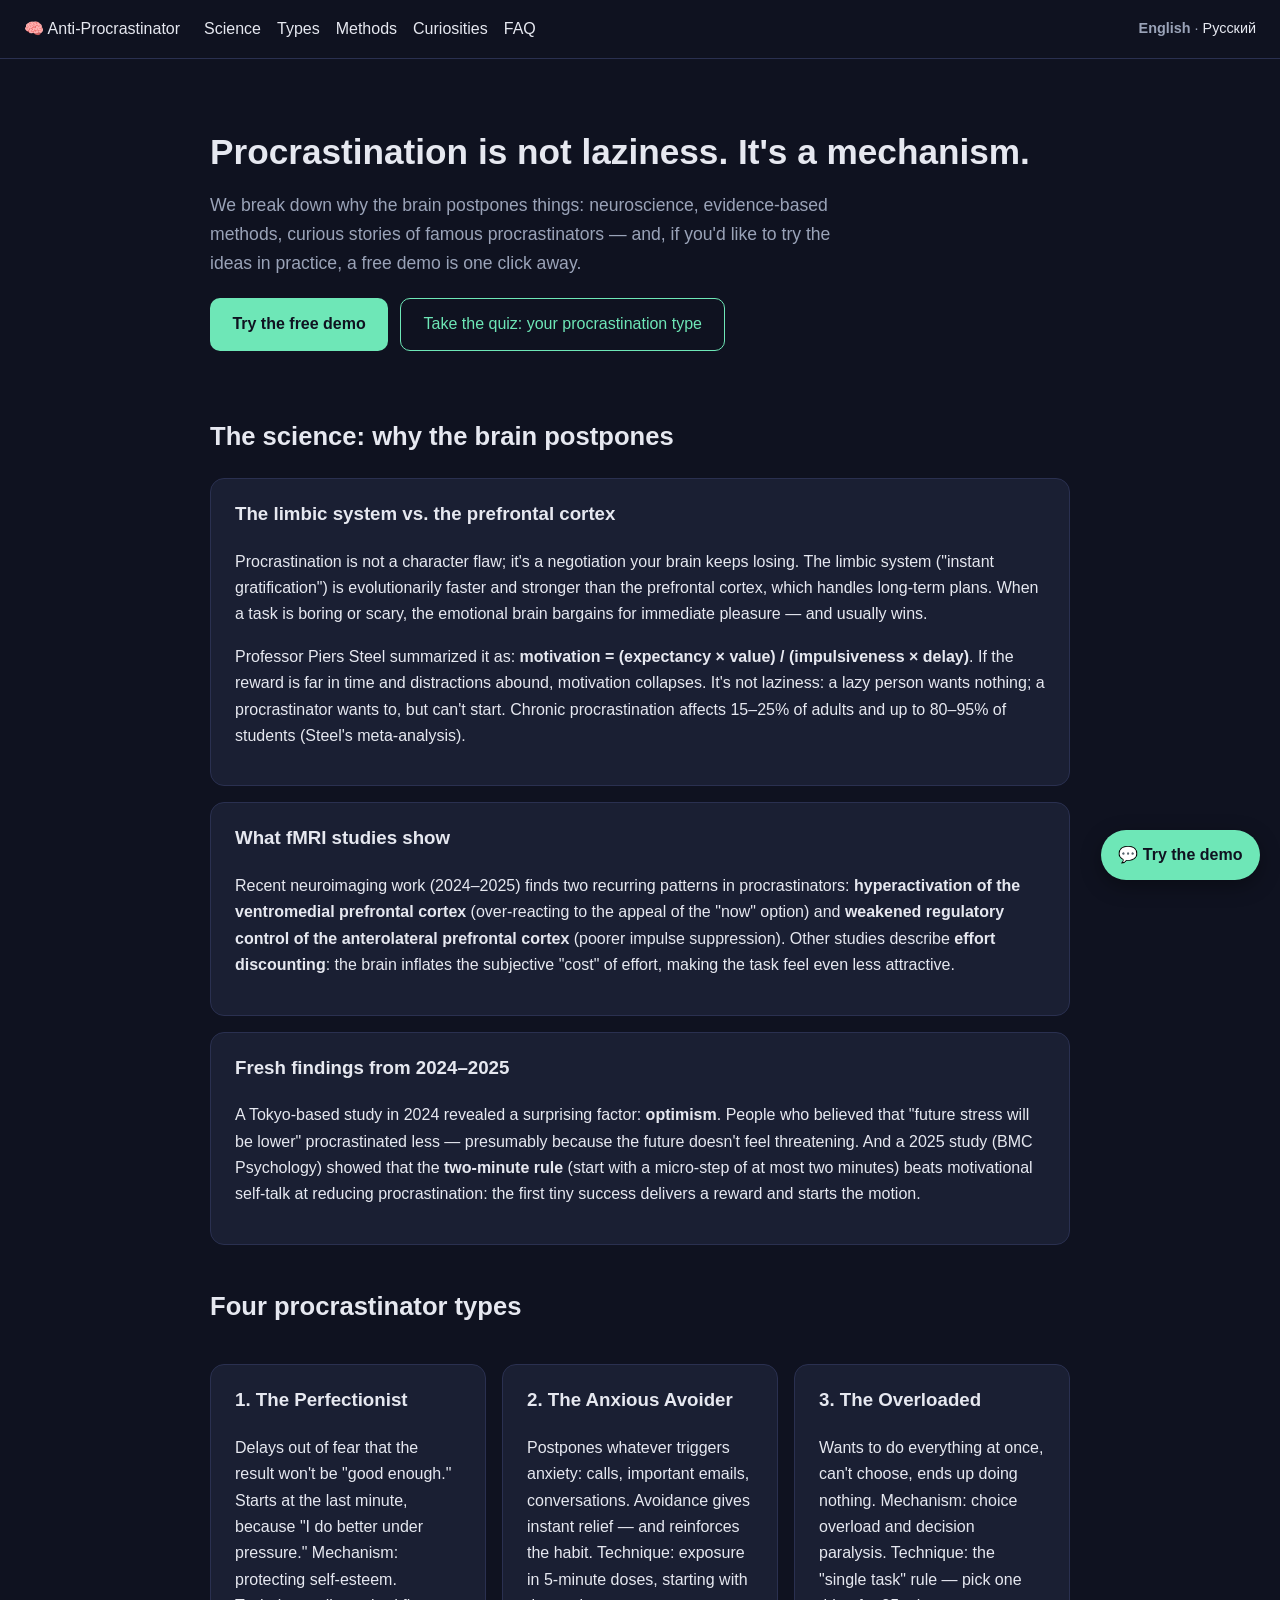
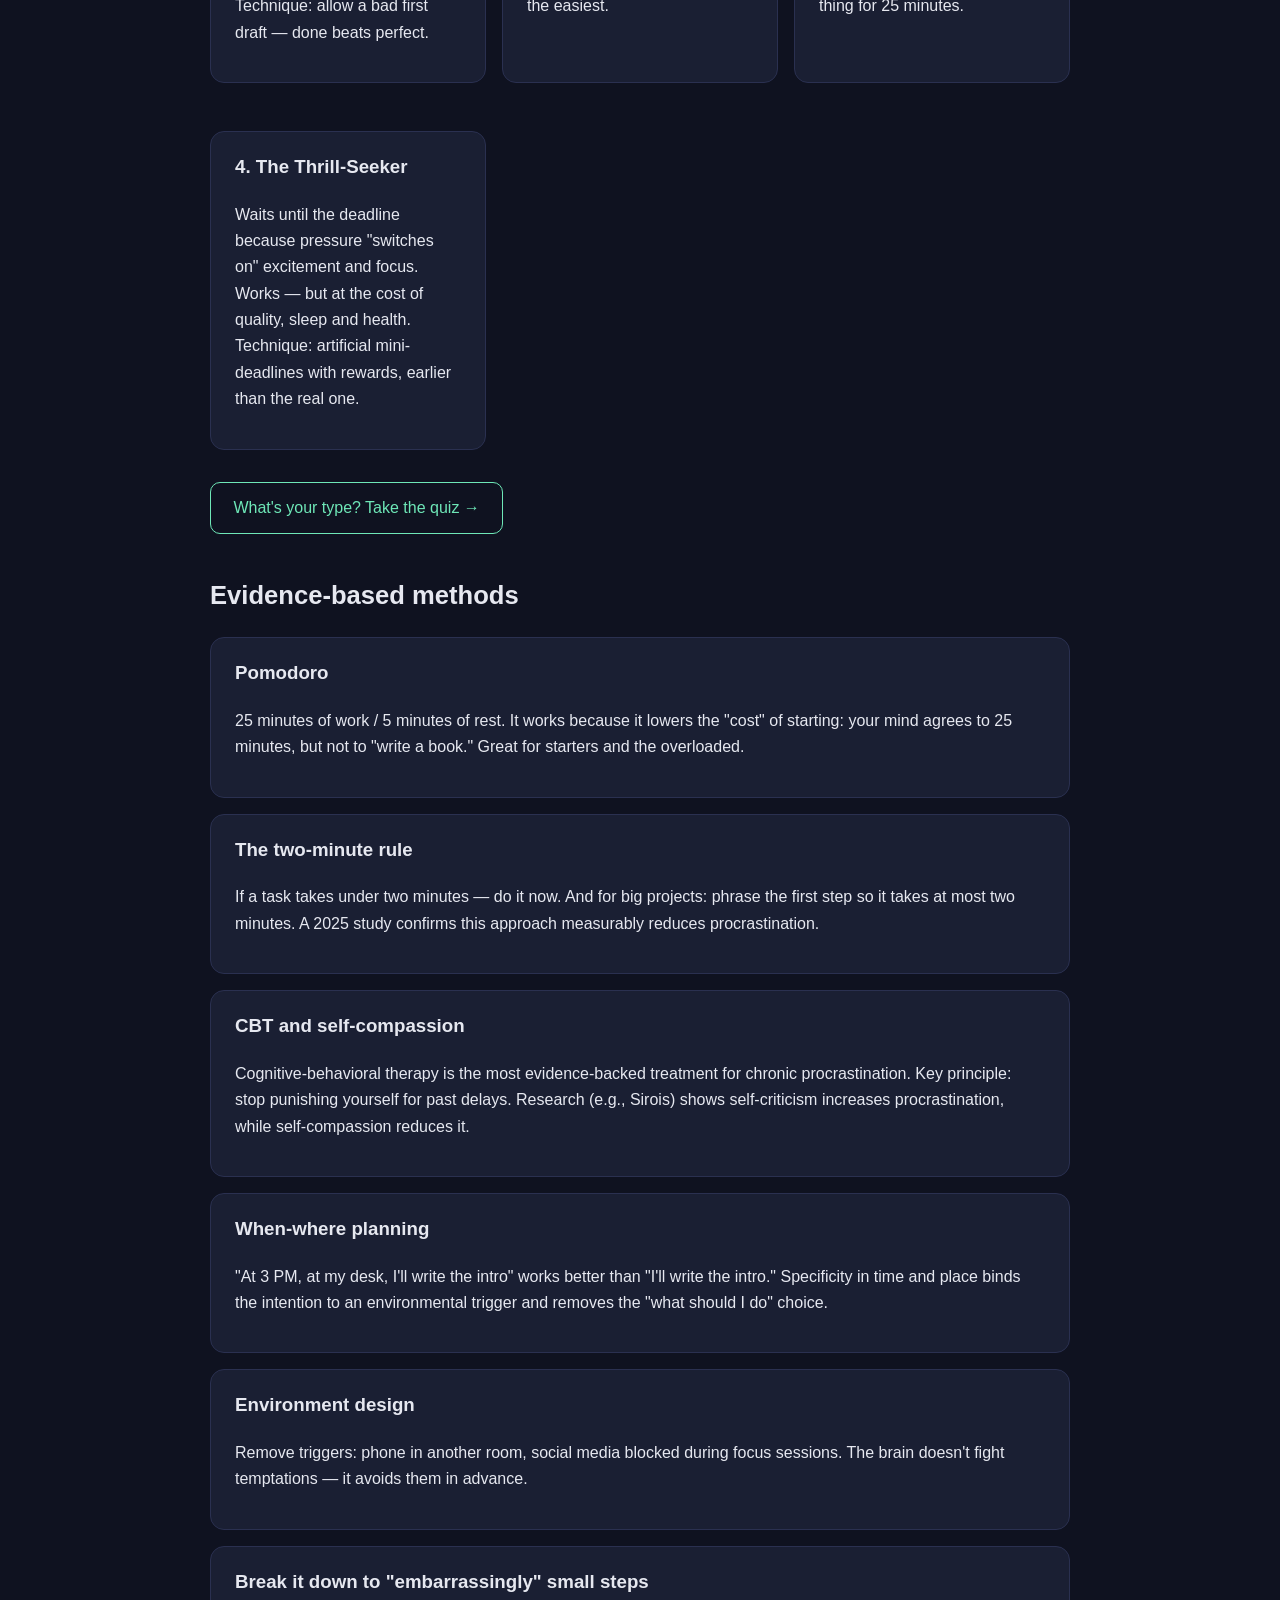
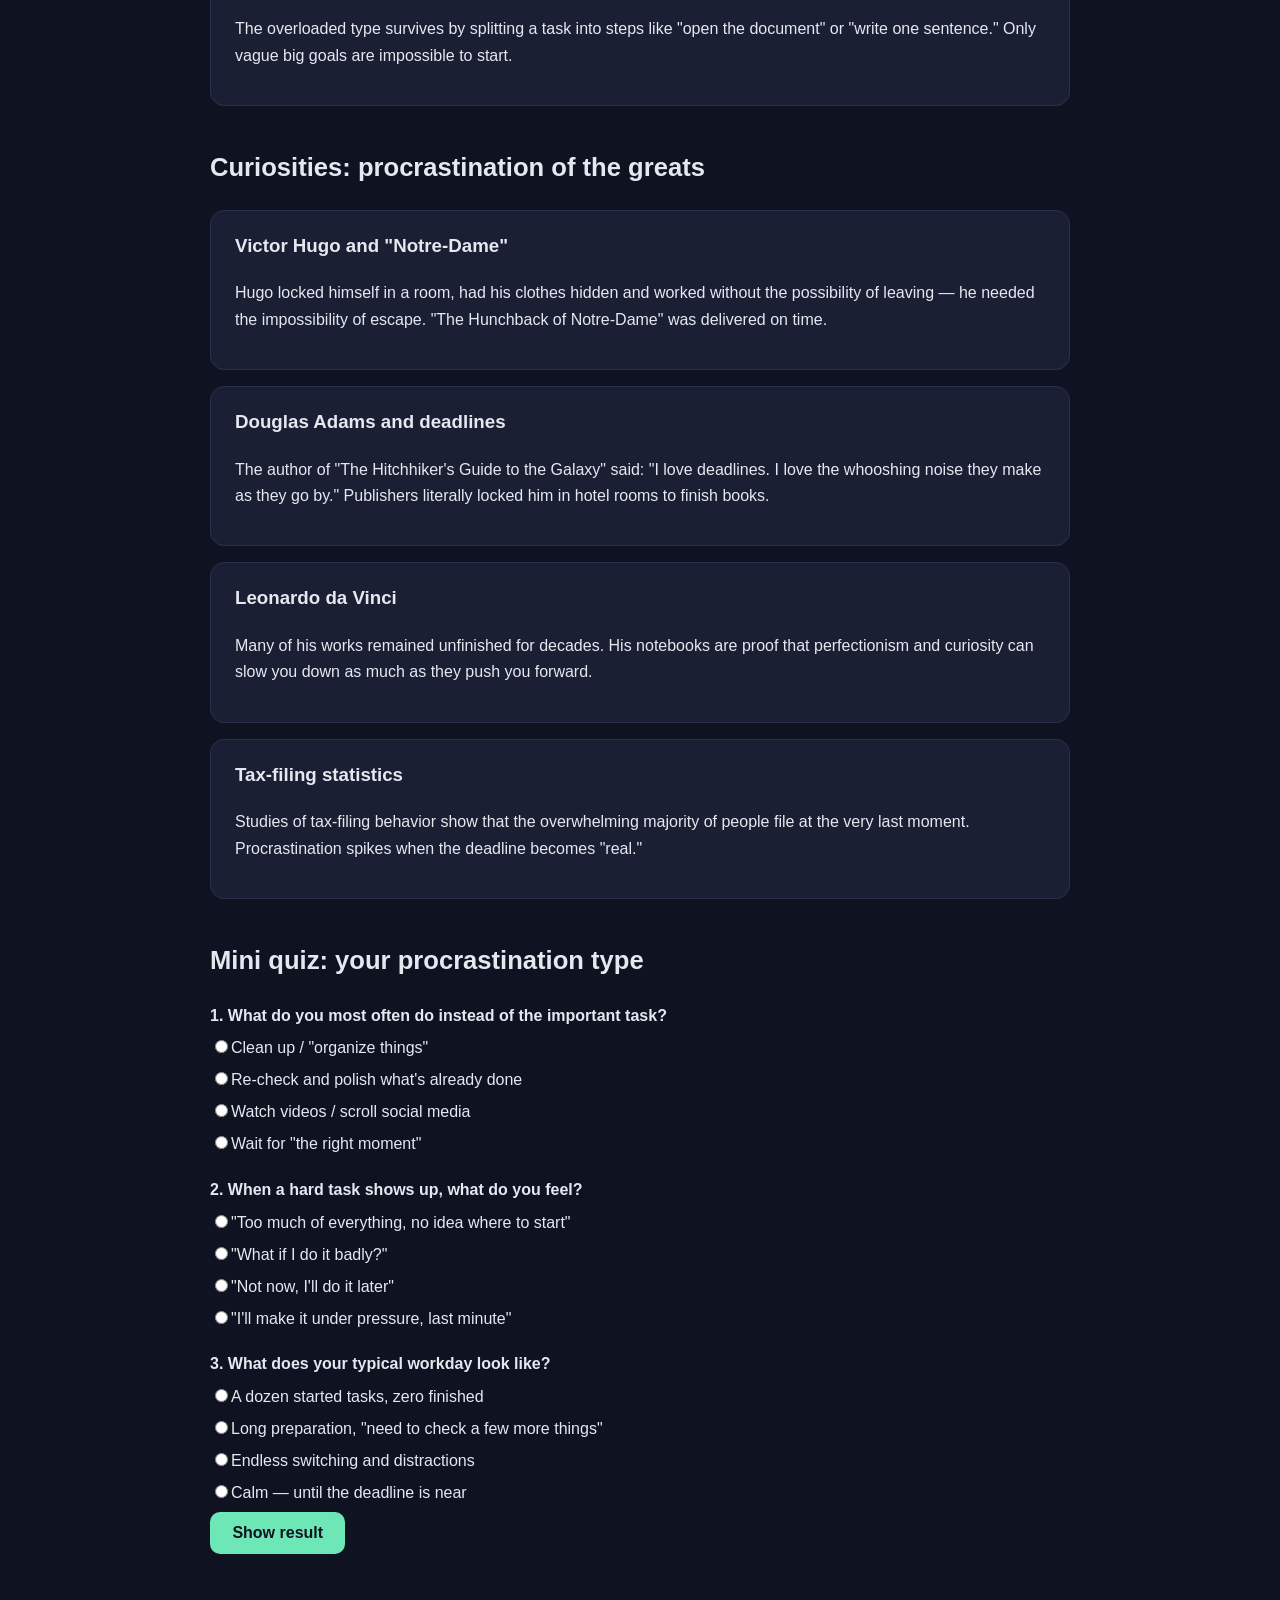
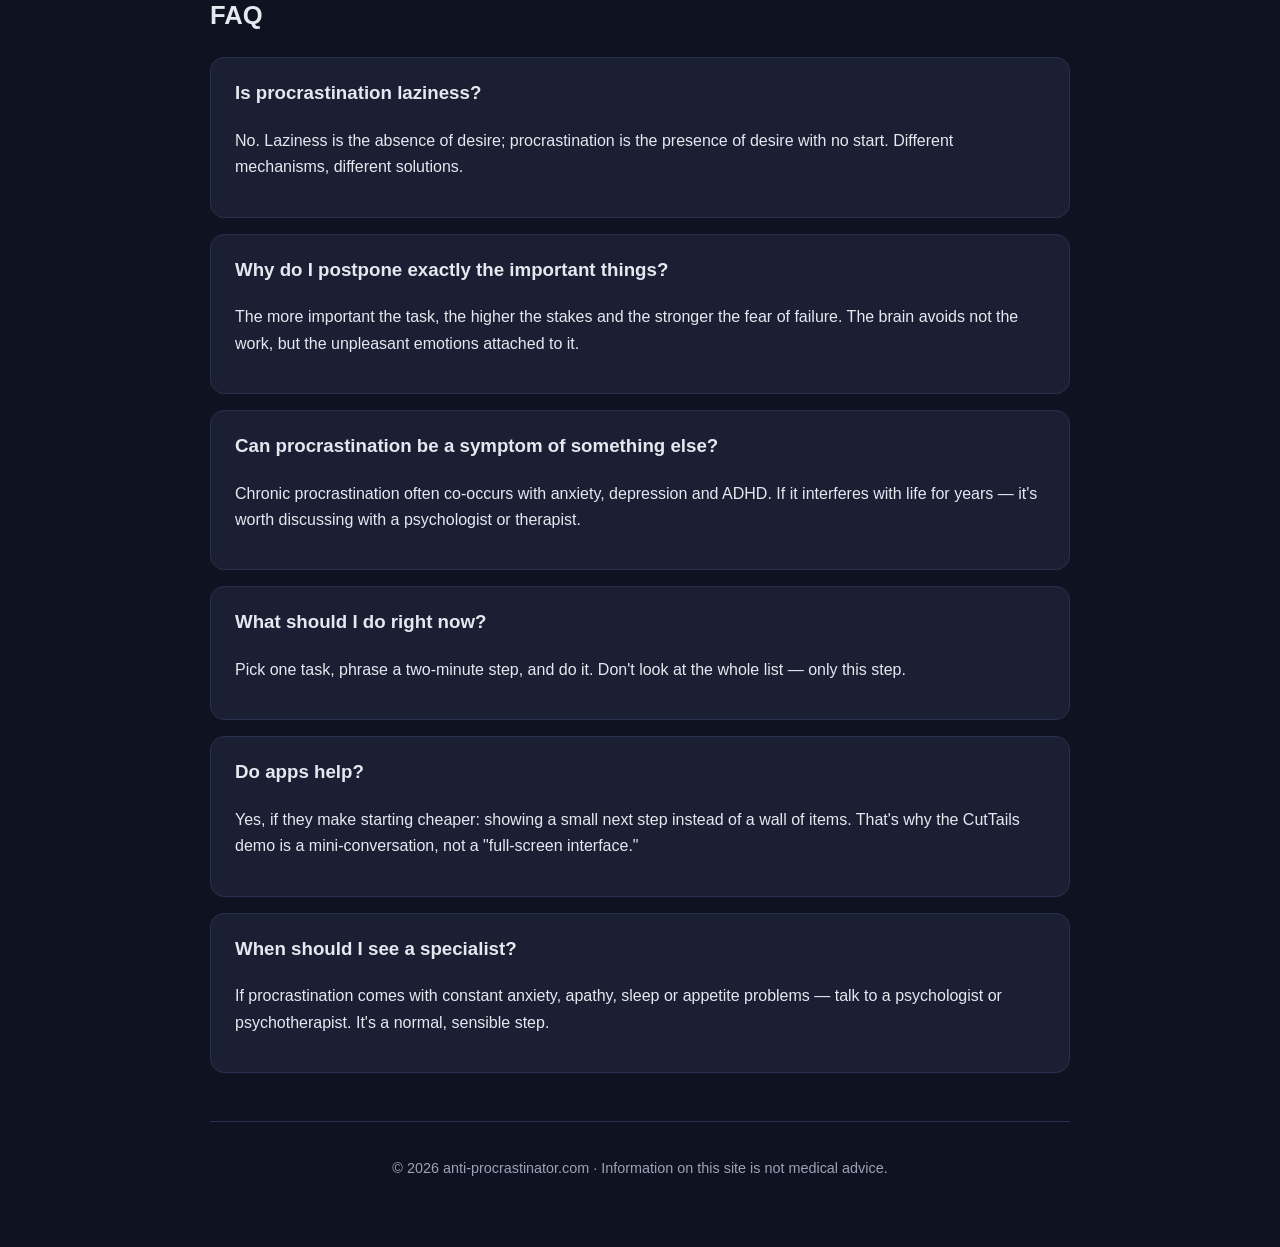
==== commit e9c6a8d1: "v3.0-счётчики Яндекс.Метрика - во все три страницы сайта (корневая, русская и английская)" ====
--- a/en/index.html
+++ b/en/index.html
@@ -1,294 +1,147 @@
 <!DOCTYPE html>
 <html lang="en">
 <head>
-<meta charset="utf-8">
-<meta name="viewport" content="width=device-width, initial-scale=1">
-<title>Procrastination — why we delay and how to stop doing it</title>
-<meta name="description" content="A science-based guide to procrastination: the neuroscience of task avoidance, types of procrastinators, evidence-based techniques and curious facts. Take the quiz and try the CutTails app demo.">
+<meta charset="UTF-8">
+<meta name="viewport" content="width=device-width, initial-scale=1.0">
+<title>Procrastination: science, types & methods — Anti-Procrastinator</title>
+<meta name="description" content="Why the brain postpones: neuroscience, 4 procrastinator types, evidence-based methods and curiosities. Free demo of the CutTails app.">
 <link rel="canonical" href="https://anti-procrastinator.com/en/">
-<link rel="alternate" hreflang="en" href="https://anti-procrastinator.com/en/">
-<link rel="alternate" hreflang="ru" href="https://anti-procrastinator.com/ru/">
-<link rel="alternate" hreflang="x-default" href="https://anti-procrastinator.com/">
-<link rel="stylesheet" href="/css/style.css">
+<link rel="alternate" hreflang="en" href="https://anti-procrastinator.com/en/" >
+<link rel="alternate" hreflang="ru" href="https://anti-procrastinator.com/ru/" >
+<link rel="alternate" hreflang="x-default" href="https://anti-procrastinator.com/en/" >
+<link rel="stylesheet" href="../css/styles.css">
 </head>
 <body>
-
-<header class="site">
-  <div class="container nav">
-    <div class="logo">Anti-<span>Procrastinator</span></div>
-    <nav><ul>
-      <li><a href="#science">Science</a></li>
-      <li><a href="#types">Types</a></li>
-      <li><a href="#methods">Methods</a></li>
-      <li><a href="#curiosities">Curiosities</a></li>
-      <li><a href="#faq">FAQ</a></li>
-    </ul></nav>
-    <div class="lang-switch">
-      <a href="/en/" class="active" lang="en">EN</a>
-      <a href="/ru/" lang="ru">РУ</a>
-    </div>
-  </div>
+<header class="topbar">
+  <a class="logo" href="/en/">🧠 Anti‑Procrastinator</a>
+  <nav>
+    <a href="#science">Science</a>
+    <a href="#types">Types</a>
+    <a href="#methods">Methods</a>
+    <a href="#facts">Curiosities</a>
+    <a href="#faq">FAQ</a>
+  </nav>
+  <div class="lang"><b>English</b> · <a href="/ru/">Русский</a></div>
 </header>
 
-<div class="hero">
-  <div class="container">
-    <h1>Procrastination isn't laziness. It's your brain <em>protecting you from discomfort</em> — in the least convenient way possible.</h1>
-    <p class="lead">No lectures and no "just do it" here. Just science: why the brain delays, what types of procrastinators exist, and what actually works — based on research, not motivational quotes.</p>
-    <div class="cta-row">
-      <a class="btn primary" href="#test">Take the quiz: what type of procrastinator are you?</a>
-      <button class="btn ghost" data-open-demo>Try the CutTails demo</button>
-    </div>
-  </div>
-</div>
-
-<div class="container stats">
-  <div class="stat"><b>~20%</b><span>of adults are chronic procrastinators (Piers Steel's meta-analysis, Psychological Bulletin)</span></div>
-  <div class="stat"><b>~95%</b><span>of people admit to procrastinating at least sometimes</span></div>
-  <div class="stat"><b>88%</b><span>of employees spend more than an hour of their workday procrastinating</span></div>
-  <div class="stat"><b>218 min</b><span>average daily procrastination per surveys — roughly 55 days a year</span></div>
-</div>
-
-<section id="science">
-  <div class="container">
-    <h2>The science: what happens in your head</h2>
-    <p class="section-sub">Procrastination long stopped being a "character flaw" — it has measurable neuroscience, predictors, and evidence-based remedies.</p>
-
-    <article class="card">
-      <h3>1. The tug-of-war between two brain systems</h3>
-      <p>The limbic system — the ancient "emotional" circuit — demands rewards here and now and does everything to avoid discomfort. The prefrontal cortex — the executive — handles planning and long-term goals. When a task feels boring, enormous, or scary, the limbic system treats it as a threat: the amygdala fires, and the brain reaches for quick relief — social media, a series, "guess I should wipe that desk."</p>
-      <p>Dopamine makes the loop sticky: checking notifications gives an instant hit of "interesting!", while working on a project promises a reward someday. The brain votes for "now" — not out of malice, but because evolution built it that way.</p>
-      <div class="tip"><b>Takeaway:</b> procrastination is a conflict between emotion and control, not a willpower deficit. That's why "just discipline yourself" systematically fails.</div>
-    </article>
-
-    <article class="card">
-      <h3>2. What fMRI studies show</h3>
-      <p>Neuroimaging confirms the picture. In people highly prone to delay, the ventromedial prefrontal cortex (vmPFC) — involved in reward evaluation and emotion processing — is hyperactive, while the anterior prefrontal cortex (aPFC), which provides top-down control, is less active. In plain terms: "I want it now" shouts louder than "this matters later."</p>
-      <p>There's also a mechanism called "effort discounting": people overestimate how much effort starting will take and underestimate the cost of delaying — and in impulsive individuals, the effort signal in the dorsomedial prefrontal cortex is weakened. Hence the eternal "I'll start tomorrow": the brain sincerely believes tomorrow will be cheaper.</p>
-      <p>Network analyses also tie impulsivity, depressive symptoms and procrastination into one dense cluster — delay rarely travels alone; it tends to arrive with mood and concentration issues.</p>
-      <div class="src">Based on neuroimaging and network studies of procrastination (resting-state fMRI; network analysis, 2025).</div>
-    </article>
-
-    <article class="card">
-      <h3>3. Not laziness: a subtle but crucial difference</h3>
-      <p>Laziness is calm, conscious inaction without guilt: the person is resting and that's fine. Procrastination is active avoidance with mounting discomfort: the procrastinator isn't resting — they're spinning through anxious busywork, feeling guilt and inadequacy. Clinicians describe it as a coping mechanism for the stress the task itself produces: underneath you'll usually find fear, perfectionism, or burnout — not a missing willpower gene.</p>
-      <div class="tip"><b>Practical consequence:</b> if "resting" doesn't help and the task still feels heavy, you're not lazy — you're avoiding. And avoidance is workable.</div>
-    </article>
-
-    <article class="card">
-      <h3>4. Numbers worth knowing</h3>
-      <p>Chronic procrastination affects 15–25% of adults; among students, up to 95% procrastinate regularly. It's not a harmless quirk: cohort studies link heavy procrastination to depression, anxiety and stress, and surveys to direct financial losses (about 40% of adults report them: late fees, missed payments, lost opportunities). An annual proof point: 31% of Americans admit to putting off their tax return until the deadline.</p>
-      <p>A curious 2024 finding from the University of Tokyo: people who believe their stress will <em>decrease</em> in the future are less likely to be severe procrastinators. Pessimism about tomorrow is itself a driver of delay. In other words, "tomorrow will be better" isn't naivety — it's a protective resource.</p>
-      <div class="src">Sources: P. Steel, Psychological Bulletin (2007); cohort study on mental health outcomes (2023); Kashiwakura &amp; Hiraki, University of Tokyo (2024); IPX1031 survey (2025).</div>
-    </article>
+<main>
+<section class="hero">
+  <h1>Procrastination is not laziness. It's a mechanism.</h1>
+  <p class="lead">We break down why the brain postpones things: neuroscience, evidence-based methods, curious stories of famous procrastinators — and, if you'd like to try the ideas in practice, a free demo is one click away.</p>
+  <div class="cta-row">
+    <button class="btn primary" onclick="openDemo()">Try the free demo</button>
+    <a class="btn ghost" href="#quiz">Take the quiz: your procrastination type</a>
   </div>
 </section>
 
+<section id="science">
+  <h2>The science: why the brain postpones</h2>
+  <article class="card">
+    <h3>The limbic system vs. the prefrontal cortex</h3>
+    <p>Procrastination is not a character flaw; it's a negotiation your brain keeps losing. The limbic system ("instant gratification") is evolutionarily faster and stronger than the prefrontal cortex, which handles long-term plans. When a task is boring or scary, the emotional brain bargains for immediate pleasure — and usually wins.</p>
+    <p>Professor Piers Steel summarized it as: <b>motivation = (expectancy × value) / (impulsiveness × delay)</b>. If the reward is far in time and distractions abound, motivation collapses. It's not laziness: a lazy person wants nothing; a procrastinator wants to, but can't start. Chronic procrastination affects 15–25% of adults and up to 80–95% of students (Steel's meta-analysis).</p>
+  </article>
+  <article class="card">
+    <h3>What fMRI studies show</h3>
+    <p>Recent neuroimaging work (2024–2025) finds two recurring patterns in procrastinators: <b>hyperactivation of the ventromedial prefrontal cortex</b> (over-reacting to the appeal of the "now" option) and <b>weakened regulatory control of the anterolateral prefrontal cortex</b> (poorer impulse suppression). Other studies describe <b>effort discounting</b>: the brain inflates the subjective "cost" of effort, making the task feel even less attractive.</p>
+  </article>
+  <article class="card">
+    <h3>Fresh findings from 2024–2025</h3>
+    <p>A Tokyo-based study in 2024 revealed a surprising factor: <b>optimism</b>. People who believed that "future stress will be lower" procrastinated less — presumably because the future doesn't feel threatening. And a 2025 study (BMC Psychology) showed that the <b>two-minute rule</b> (start with a micro-step of at most two minutes) beats motivational self-talk at reducing procrastination: the first tiny success delivers a reward and starts the motion.</p>
+  </article>
+</section>
+
 <section id="types">
-  <div class="container">
-    <h2>Four types of procrastinators</h2>
-    <p class="section-sub">Delay has different engines. Find yours — it determines which technique will actually work for you.</p>
-    <div class="grid">
-      <div class="card">
-        <span class="tag">Perfectionist</span>
-        <h3>"Not starting until it's perfect"</h3>
-        <p>The "perfect or nothing" mindset paralyzes: the fear of doing something imperfectly outweighs the desire to do it at all. Leaving the project untouched feels "safer" than starting it badly.</p>
-        <div class="tip"><b>Technique:</b> the "shitty first draft" rule. Your first draft is required to be bad — that's its whole job. You'll revise later, not "in your head."</div>
-      </div>
-      <div class="card">
-        <span class="tag">Anxious avoider</span>
-        <h3>"What if I fail?"</h3>
-        <p>The brain mistakes the task for a threat: fear of failure or criticism triggers avoidance. Anxiety blocks the start; inaction deepens the anxiety — the loop closes.</p>
-        <div class="tip"><b>Technique:</b> affect labeling. Before starting, name the emotion: "I'm anxious this will turn out badly." Neuroscience shows that naming an emotion reduces its intensity by engaging the prefrontal cortex.</div>
-      </div>
-      <div class="card">
-        <span class="tag">Overwhelmed</span>
-        <h3>"Everything's on fire already"</h3>
-        <p>This isn't laziness — it's depletion. A burned-out brain uses delay as its last circuit breaker against total shutdown — and keeps blaming itself, which only speeds up the cycle.</p>
-        <div class="tip"><b>Technique:</b> one task, minimal step. Pick a single task and cut it down to a comically small first action. Everything else comes after the break.</div>
-      </div>
-      <div class="card">
-        <span class="tag">Deadline seeker</span>
-        <h3>"Deadlines wake me up"</h3>
-        <p>Boredom is the enemy; at the final hour dopamine finally shows up, and people accomplish the "impossible." The problem is the price: quality, health, and no margin for error.</p>
-        <div class="tip"><b>Technique:</b> artificial mini-deadlines with rewards. Split the timeline into 3–4 internal "cut-off points," each with a small treat — the brain gets the same thrill, earlier and cheaper.</div>
-      </div>
-    </div>
+  <h2>Four procrastinator types</h2>
+  <div class="grid">
+    <div class="card"><h3>1. The Perfectionist</h3><p>Delays out of fear that the result won't be "good enough." Starts at the last minute, because "I do better under pressure." Mechanism: protecting self-esteem. Technique: allow a bad first draft — done beats perfect.</p></div>
+    <div class="card"><h3>2. The Anxious Avoider</h3><p>Postpones whatever triggers anxiety: calls, important emails, conversations. Avoidance gives instant relief — and reinforces the habit. Technique: exposure in 5-minute doses, starting with the easiest.</p></div>
+    <div class="card"><h3>3. The Overloaded</h3><p>Wants to do everything at once, can't choose, ends up doing nothing. Mechanism: choice overload and decision paralysis. Technique: the "single task" rule — pick one thing for 25 minutes.</p></div>
+    <div class="card"><h3>4. The Thrill-Seeker</h3><p>Waits until the deadline because pressure "switches on" excitement and focus. Works — but at the cost of quality, sleep and health. Technique: artificial mini-deadlines with rewards, earlier than the real one.</p></div>
   </div>
+  <div class="quiz-cta"><a class="btn ghost" href="#quiz">What's your type? Take the quiz →</a></div>
 </section>
 
 <section id="methods">
-  <div class="container">
-    <h2>What actually works</h2>
-    <p class="section-sub">Techniques with evidence behind them — from cognitive behavioral therapy to two-minute rules.</p>
-    <div class="grid">
-      <div class="card">
-        <h3>The two-minute rule</h3>
-        <p>Find the smallest possible starting action — something that takes two minutes or less. Not "write the report," but "open the file and write the title." The limbic system doesn't register two minutes as a threat — so the barrier dissolves. In 2025, a large-scale study (BMC Psychology, UC Santa Barbara) confirmed: brief interventions that lower emotional resistance and break tasks into a first step significantly increase the odds of starting.</p>
-      </div>
-      <div class="card">
-        <h3>Step + small reward</h3>
-        <p>The same 2025 study showed that pairing the first step with a small self-chosen reward (a coffee, a walk, checking off "done") made the motivation boost significantly stronger. Sequence: two minutes of work → reward → decide whether to continue. Most of the time, you will.</p>
-      </div>
-      <div class="card">
-        <h3>If–then intentions</h3>
-        <p>Don't say "I'll work on the presentation." Say: "If I open my laptop after lunch, then I open the presentation first." A concrete situation→action link removes the need to decide from scratch each time — and every fresh decision is another chance for the limbic system to win.</p>
-      </div>
-      <div class="card">
-        <h3>Pomodoro 25/5</h3>
-        <p>25 minutes of work, 5 of rest. It works not as "time management" but as a way to make a scary task finite: surviving 25 minutes is psychologically easy. For the Overwhelmed type, this is usually entry point number one.</p>
-      </div>
-      <div class="card">
-        <h3>Self-compassion over self-criticism</h3>
-        <p>A counterintuitive but robust finding: people who forgive themselves for procrastinating delay less next time. Self-criticism raises stress — and stress is the fuel of avoidance. Group and internet-based CBT has shown significant reductions in procrastination in randomized trials, including a 2025 study.</p>
-      </div>
-      <div class="card">
-        <h3>Steel's procrastination equation</h3>
-        <p>Motivation = (Expectancy × Value) / (Impulsiveness × Delay). The formula implies every trick: raise expectancy of success (small steps), raise value (why this matters to you), lower impulsiveness (put the phone away), and lower delay (bring the reward closer). It's not a metaphor — it's a working model behind a whole planning approach.</p>
-      </div>
-    </div>
-  </div>
+  <h2>Evidence-based methods</h2>
+  <article class="card"><h3>Pomodoro</h3><p>25 minutes of work / 5 minutes of rest. It works because it lowers the "cost" of starting: your mind agrees to 25 minutes, but not to "write a book." Great for starters and the overloaded.</p></article>
+  <article class="card"><h3>The two-minute rule</h3><p>If a task takes under two minutes — do it now. And for big projects: phrase the first step so it takes at most two minutes. A 2025 study confirms this approach measurably reduces procrastination.</p></article>
+  <article class="card"><h3>CBT and self-compassion</h3><p>Cognitive-behavioral therapy is the most evidence-backed treatment for chronic procrastination. Key principle: stop punishing yourself for past delays. Research (e.g., Sirois) shows self-criticism increases procrastination, while self-compassion reduces it.</p></article>
+  <article class="card"><h3>When-where planning</h3><p>"At 3 PM, at my desk, I'll write the intro" works better than "I'll write the intro." Specificity in time and place binds the intention to an environmental trigger and removes the "what should I do" choice.</p></article>
+  <article class="card"><h3>Environment design</h3><p>Remove triggers: phone in another room, social media blocked during focus sessions. The brain doesn't fight temptations — it avoids them in advance.</p></article>
+  <article class="card"><h3>Break it down to "embarrassingly" small steps</h3><p>The overloaded type survives by splitting a task into steps like "open the document" or "write one sentence." Only vague big goals are impossible to start.</p></article>
 </section>
 
-<section id="curiosities">
-  <div class="container">
-    <h2>Curiosities: how the great ones delayed</h2>
-    <p class="section-sub">Procrastination predates deadlines, social media, and all of us. A few stories worth knowing.</p>
-    <div class="grid">
-      <div class="card">
-        <h3>Victor Hugo and Notre-Dame de Paris</h3>
-        <p>According to the widely told story, when his publisher imposed a hard deadline, Hugo ordered his servant to take away all his clothes so he couldn't leave the house — and wrote wrapped in a shawl. The book was delivered late but became one of the defining novels of its century. The "remove the escape route" trick still works today — from website blockers to dedicated writing rooms.</p>
-      </div>
-      <div class="card">
-        <h3>Douglas Adams and the whoosh of deadlines</h3>
-        <p>The author of The Hitchhiker's Guide to the Galaxy was a legendary procrastinator: editors literally locked him in hotels to get manuscripts delivered. His quote became a classic: "I love deadlines. I like the whooshing sound they make as they fly by." The books did come out — but every editor paid for the "coercion course."</p>
-      </div>
-      <div class="card">
-        <h3>Leonardo da Vinci: the unfinished genius</h3>
-        <p>The Mona Lisa took years and, by popular accounts, its author never considered it finished. Leonardo left dozens of incomplete projects and bitterly listed them in his own notebooks. Even absolute talent doesn't substitute for a launching system — which is oddly comforting.</p>
-      </div>
-      <div class="card">
-        <h3>Taxes: statistics instead of an anecdote</h3>
-        <p>Every year about a third of Americans admit to filing their tax return at the last minute. The famous "procrastination rose from 5% to 26%" tale is instructive too: the iconic numbers live in interviews and retellings, not in the paper itself — a good lesson in checking sources, even in the science of procrastination.</p>
-      </div>
-    </div>
-  </div>
+<section id="facts">
+  <h2>Curiosities: procrastination of the greats</h2>
+  <article class="card"><h3>Victor Hugo and "Notre-Dame"</h3><p>Hugo locked himself in a room, had his clothes hidden and worked without the possibility of leaving — he needed the impossibility of escape. "The Hunchback of Notre-Dame" was delivered on time.</p></article>
+  <article class="card"><h3>Douglas Adams and deadlines</h3><p>The author of "The Hitchhiker's Guide to the Galaxy" said: "I love deadlines. I love the whooshing noise they make as they go by." Publishers literally locked him in hotel rooms to finish books.</p></article>
+  <article class="card"><h3>Leonardo da Vinci</h3><p>Many of his works remained unfinished for decades. His notebooks are proof that perfectionism and curiosity can slow you down as much as they push you forward.</p></article>
+  <article class="card"><h3>Tax-filing statistics</h3><p>Studies of tax-filing behavior show that the overwhelming majority of people file at the very last moment. Procrastination spikes when the deadline becomes "real."</p></article>
 </section>
 
-<section id="test">
-  <div class="container">
-    <h2>Quiz: what type of procrastinator are you?</h2>
-    <p class="section-sub">Three questions — and you'll get your type, its mechanism, and one concrete first step. No sign-up required.</p>
-    <div class="quiz-box" id="quiz"></div>
+<section id="quiz">
+  <h2>Mini quiz: your procrastination type</h2>
+  <div id="quiz-box">
+    <p class="q">1. What do you most often do instead of the important task?</p>
+    <label><input type="radio" name="q1" value="a">Clean up / "organize things"</label>
+    <label><input type="radio" name="q1" value="b">Re-check and polish what's already done</label>
+    <label><input type="radio" name="q1" value="c">Watch videos / scroll social media</label>
+    <label><input type="radio" name="q1" value="d">Wait for "the right moment"</label>
+    <p class="q">2. When a hard task shows up, what do you feel?</p>
+    <label><input type="radio" name="q2" value="a">"Too much of everything, no idea where to start"</label>
+    <label><input type="radio" name="q2" value="b">"What if I do it badly?"</label>
+    <label><input type="radio" name="q2" value="c">"Not now, I'll do it later"</label>
+    <label><input type="radio" name="q2" value="d">"I'll make it under pressure, last minute"</label>
+    <p class="q">3. What does your typical workday look like?</p>
+    <label><input type="radio" name="q3" value="a">A dozen started tasks, zero finished</label>
+    <label><input type="radio" name="q3" value="b">Long preparation, "need to check a few more things"</label>
+    <label><input type="radio" name="q3" value="c">Endless switching and distractions</label>
+    <label><input type="radio" name="q3" value="d">Calm — until the deadline is near</label>
+    <button class="btn primary" onclick="showResult()">Show result</button>
+    <div id="quiz-result"></div>
   </div>
 </section>
 
 <section id="faq">
-  <div class="container">
-    <h2>Frequently asked questions</h2>
-    <details><summary>Is procrastination an illness?</summary>
-      <p>No, there is no diagnosis called "procrastination." But it's consistently associated with anxiety, depression, ADHD and burnout — sometimes as cause, sometimes as symptom. If delay is seriously damaging work, relationships or health, that's a reason to see a psychologist or psychotherapist, not just to download an app.</p>
-    </details>
-    <details><summary>Can procrastination sometimes be useful?</summary>
-      <p>A short "thinking pause" genuinely lets the subconscious work on a task — you've probably noticed solutions arriving in the shower. This is called "active delay." But chronic avoidance doesn't process anything — it only accumulates stress. The difference is whether you consciously move the deadline — or the deadline moves you.</p>
-    </details>
-    <details><summary>Why don't to-do lists and time management help?</summary>
-      <p>Because procrastination is a problem of emotional regulation, not of organizing time. As long as the task triggers fear or boredom, any planner will be beautifully ignored. First lower the emotional barrier (two minutes, a reward, if–then), then structure starts to work.</p>
-    </details>
-    <details><summary>What does the AI companion in CutTails do?</summary>
-      <p>It helps you break down one task right now: asks a couple of short questions, helps you name the emotion that blocks the start, cuts the task into two-minute steps, and offers a small reward after the first one. Not motivational quotes — a working protocol built from the techniques described above.</p>
-      <div class="cta-row"><button class="btn primary" data-open-demo>Try the demo for free</button></div>
-    </details>
-    <details><summary>How many people actually struggle with this?</summary>
-      <p>Chronically — about 15–25% of adults, and roughly 95% of people delay at least occasionally. So if you're reading this site, you're in good company.</p>
-    </details>
-    <details><summary>How fast will I see results?</summary>
-      <p>The first effect is immediate: two minutes of starting removes half the resistance. Lasting change (per CBT research) takes weeks of regular practice, not one heroic sprint. Which is why a small daily system matters more than a monthly burst.</p>
-    </details>
-  </div>
+  <h2>FAQ</h2>
+  <article class="card"><h3>Is procrastination laziness?</h3><p>No. Laziness is the absence of desire; procrastination is the presence of desire with no start. Different mechanisms, different solutions.</p></article>
+  <article class="card"><h3>Why do I postpone exactly the important things?</h3><p>The more important the task, the higher the stakes and the stronger the fear of failure. The brain avoids not the work, but the unpleasant emotions attached to it.</p></article>
+  <article class="card"><h3>Can procrastination be a symptom of something else?</h3><p>Chronic procrastination often co-occurs with anxiety, depression and ADHD. If it interferes with life for years — it's worth discussing with a psychologist or therapist.</p></article>
+  <article class="card"><h3>What should I do right now?</h3><p>Pick one task, phrase a two-minute step, and do it. Don't look at the whole list — only this step.</p></article>
+  <article class="card"><h3>Do apps help?</h3><p>Yes, if they make starting cheaper: showing a small next step instead of a wall of items. That's why the CutTails demo is a mini-conversation, not a "full-screen interface."</p></article>
+  <article class="card"><h3>When should I see a specialist?</h3><p>If procrastination comes with constant anxiety, apathy, sleep or appetite problems — talk to a psychologist or psychotherapist. It's a normal, sensible step.</p></article>
 </section>
 
-<button class="demo-fab" data-open-demo>CutTails demo — free</button>
-
-<div class="modal" id="demo-modal" role="dialog" aria-modal="true" aria-label="CutTails demo">
+<footer>
+  <p>© 2026 anti-procrastinator.com · Information on this site is not medical advice.</p>
+</footer>
+</main>
+<div class="demo-fab" onclick="openDemo()">💬 Try the demo</div>
+<div id="demo-modal" class="modal hidden">
   <div class="modal-inner">
-    <div class="modal-head">
-      <b>CutTails — demo</b>
-      <button class="modal-close" aria-label="Close">&times;</button>
-    </div>
-    <div class="modal-body">
-      <div class="modal-placeholder">
-        <h3>The CutTails demo will appear here</h3>
-        <p>Set your PWA's URL in <code>js/main.js</code> (the <code>CONFIG.demoUrl</code> parameter) and this area becomes the live app. This is just the placeholder for now.</p>
-      </div>
-    </div>
+    <button class="close" onclick="closeDemo()">×</button>
+    <h3>CutTails demo</h3>
+    <p id="demo-note">The web version of CutTails will open here in demo mode.</p>
+    <div id="demo-frame-wrap"></div>
   </div>
 </div>
 
-<footer class="site">
-  <div class="container foot-row">
-    <div>© <span data-year></span> anti-procrastinator.com</div>
-    <div><a href="/ru/">Русская версия</a></div>
-  </div>
-</footer>
+<script></script>
+<script>const SITE_LANG='en';</script>
+<script src="../js/main.js"></script>
+<!-- Yandex.Metrika counter -->
+<script type="text/javascript">
+    (function(m,e,t,r,i,k,a){
+        m[i]=m[i]||function(){(m[i].a=m[i].a||[]).push(arguments)};
+        m[i].l=1*new Date();
+        for (var j = 0; j < document.scripts.length; j++) {if (document.scripts[j].src === r) { return; }}
+        k=e.createElement(t),a=e.getElementsByTagName(t)[0],k.async=1,k.src=r,a.parentNode.insertBefore(k,a)
+    })(window, document,'script','https://mc.yandex.ru/metrika/tag.js?id=114655816', 'ym');
 
-<script>
-window.TEST_DATA = {
-  progress: "Question {n} of {t}",
-  questions: [
-    { id: "q1", title: "When you look at a big task, your first thought is:",
-      options: [
-        { type: "perfectionist", text: "\"It has to be perfect — better not to start until I have total clarity\"" },
-        { type: "avoidant", text: "\"What if it doesn't work out / I get criticized\"" },
-        { type: "overwhelmed", text: "\"Everything's already on fire, I have no energy left\"" },
-        { type: "thrill", text: "\"I'll wait until it gets urgent — that's when it gets fun\"" }
-      ]},
-    { id: "q2", title: "Most often you procrastinate because…",
-      options: [
-        { type: "perfectionist", text: "\"It'll have to be redone anyway, not the way it should be\"" },
-        { type: "avoidant", text: "\"I'm scared of seeing a result that disappoints me\"" },
-        { type: "overwhelmed", text: "\"My head is boiling, I can't pick where to start\"" },
-        { type: "thrill", text: "\"At the last moment I finally switch on at full power\"" }
-      ]},
-    { id: "q3", title: "What do you feel when you're putting something off?",
-      options: [
-        { type: "perfectionist", text: "Tension over imperfection — everything feels \"off\"" },
-        { type: "avoidant", text: "Anxiety and guilt, wanting to hide" },
-        { type: "overwhelmed", text: "Exhaustion and irritation at everything at once" },
-        { type: "thrill", text: "Boredom — until the \"final deadline\" kicks in" }
-      ]}
-  ],
-  results: {
-    perfectionist: {
-      tag: "Type: Perfectionist",
-      title: "Your brake is the quality bar",
-      text: "You don't delay out of boredom — the \"perfect or nothing\" mindset does it. Your brain treats \"not started\" as the safe outcome. Your best entry point is the bad-first-draft rule: the first draft is required to be bad.",
-      tip: "First step: open the task and make a deliberately imperfect version in two minutes. You'll revise later.",
-      cta: "Try it in the CutTails demo →"
-    },
-    avoidant: {
-      tag: "Type: Anxious avoider",
-      title: "Your brake is fear of the result",
-      text: "Your brain mistakes the task for a threat, and avoidance becomes protection. Your key technique is naming the emotion out loud: labeling lowers anxiety's intensity and returns control to the prefrontal cortex.",
-      tip: "First step: say \"I feel anxious about…\" out loud, then do the most harmless two-minute step.",
-      cta: "Try it in the CutTails demo →"
-    },
-    overwhelmed: {
-      tag: "Type: Overwhelmed",
-      title: "Your brake is depletion",
-      text: "This isn't laziness — it's the circuit breaker of a burned-out brain. You have many tasks and little energy, so any plan looks like another mountain. You need one task and one tiny step, not \"organize everything.\"",
-      tip: "First step: pick one task and cut it down to a 2-minute action. The rest comes after a break.",
-      cta: "Try it in the CutTails demo →"
-    },
-    thrill: {
-      tag: "Type: Deadline seeker",
-      title: "Your brake is the lack of a thrill",
-      text: "You bloom under deadline pressure: your dopamine system demands excitement. The problem is the cost — quality, sleep, and margin for error. The solution isn't fighting yourself, it's giving your brain the same thrill earlier: artificial mini-deadlines with rewards.",
-      tip: "First step: set yourself a personal \"deadline\" tonight and a small reward for hitting it.",
-      cta: "Try it in the CutTails demo →"
-    }
-  }
-};
+    ym(114655816, 'init', {ssr:true, webvisor:true, clickmap:true, ecommerce:"dataLayer", referrer: document.referrer, url: location.href, accurateTrackBounce:true, trackLinks:true});
 </script>
-<script src="/js/main.js"></script>
+<noscript><div><img src="https://mc.yandex.ru/watch/114655816" style="position:absolute; left:-9999px;" alt="" /></div></noscript>
+<!-- /Yandex.Metrika counter -->
 </body>
-</html>
+</html>
--- a/css/styles.css
+++ b/css/styles.css
@@ -0,0 +1,31 @@
+:root{--bg:#0f1220;--card:#1a1f33;--accent:#6ee7b7;--text:#e6e8f0;--muted:#9aa3b8}
+*{box-sizing:border-box}
+body{margin:0;font-family:-apple-system,'Segoe UI',Roboto,Arial,sans-serif;background:var(--bg);color:var(--text);line-height:1.65}
+.topbar{display:flex;align-items:center;gap:1.5rem;padding:1rem 1.5rem;border-bottom:1px solid #2a3050;position:sticky;top:0;background:var(--bg);z-index:10}
+.topbar a{color:var(--text);text-decoration:none}
+.topbar nav{display:flex;gap:1rem;flex-wrap:wrap}
+.lang{margin-left:auto;font-size:.9rem;color:var(--muted)}
+main{max-width:900px;margin:0 auto;padding:2rem 1.25rem}
+.hero{padding:2.5rem 0 1.5rem}
+h1{font-size:2.2rem;line-height:1.2;margin:0 0 1rem}
+.lead{font-size:1.1rem;color:var(--muted);max-width:640px}
+.cta-row{display:flex;gap:.75rem;flex-wrap:wrap;margin-top:1.25rem}
+.btn{display:inline-block;padding:.75rem 1.4rem;border-radius:10px;font-size:1rem;cursor:pointer;border:none;text-decoration:none}
+.btn.primary{background:var(--accent);color:#0f1220;font-weight:600}
+.btn.ghost{background:transparent;color:var(--accent);border:1px solid var(--accent)}
+h2{margin-top:2.5rem;font-size:1.6rem}
+.card{background:var(--card);border:1px solid #2a3050;border-radius:14px;padding:1.25rem 1.5rem;margin:1rem 0}
+.card h3{margin-top:0}
+.grid{display:grid;grid-template-columns:repeat(auto-fit,minmax(260px,1fr));gap:1rem}
+#quiz-box .q{font-weight:600;margin:1.2rem 0 .4rem}
+#quiz-box label{display:block;margin:.35rem 0;cursor:pointer}
+#quiz-result{margin-top:1rem;padding:1rem;background:#20304a;border-radius:10px;display:none}
+.quiz-cta{margin:1rem 0 2rem}
+footer{border-top:1px solid #2a3050;margin-top:3rem;padding:1.25rem;color:var(--muted);font-size:.9rem;text-align:center}
+.demo-fab{position:fixed;right:1.25rem;bottom:1.25rem;background:var(--accent);color:#0f1220;padding:.75rem 1.1rem;border-radius:999px;font-weight:600;cursor:pointer;box-shadow:0 6px 20px rgba(0,0,0,.35);z-index:50}
+.modal{position:fixed;inset:0;background:rgba(0,0,0,.6);display:flex;align-items:center;justify-content:center;z-index:100}
+.modal.hidden{display:none}
+.modal-inner{background:var(--card);border-radius:16px;padding:1.25rem;width:min(760px,94vw);max-height:90vh;display:flex;flex-direction:column}
+.modal-inner .close{align-self:flex-end;background:none;border:none;color:var(--muted);font-size:1.6rem;cursor:pointer}
+#demo-frame-wrap iframe{width:100%;height:min(70vh,600px);border:1px solid #2a3050;border-radius:10px;background:#fff}
+@media (max-width:640px){.modal-inner{width:100vw;height:100vh;max-height:100vh;border-radius:0}}
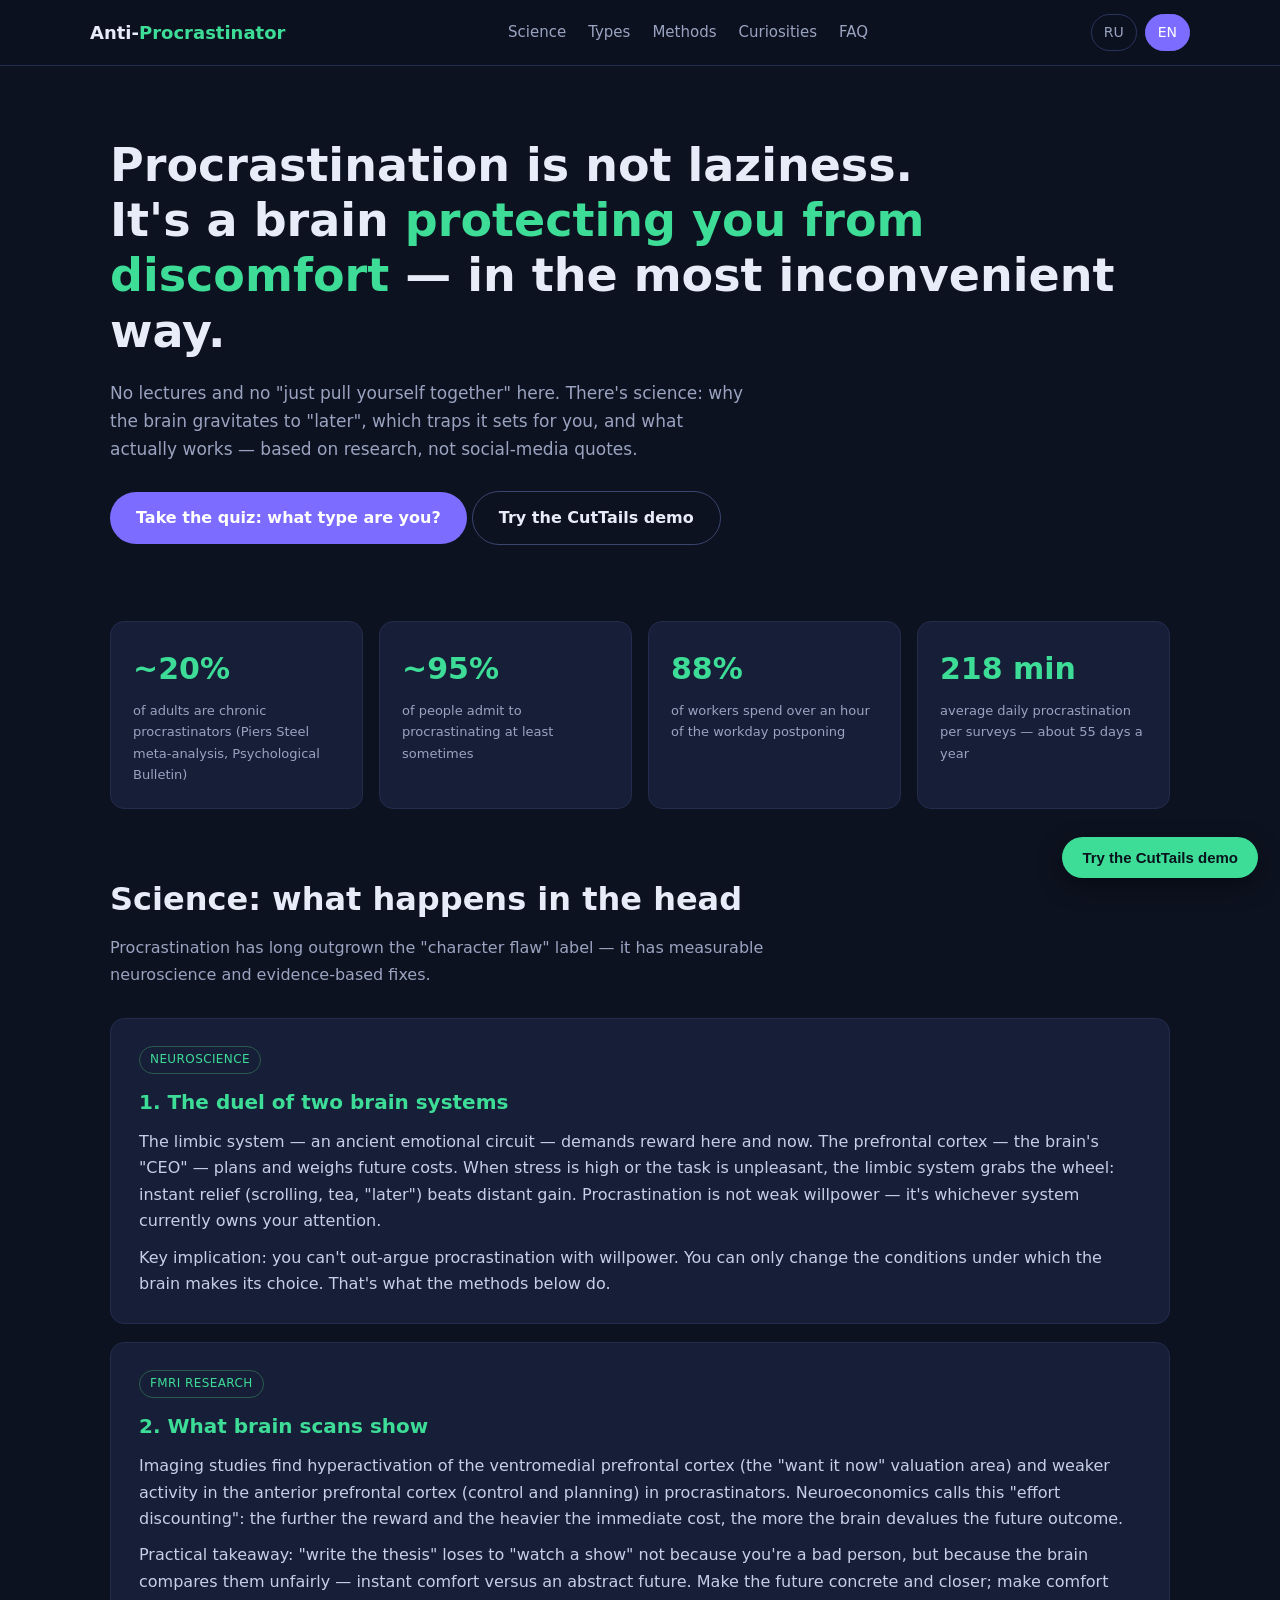
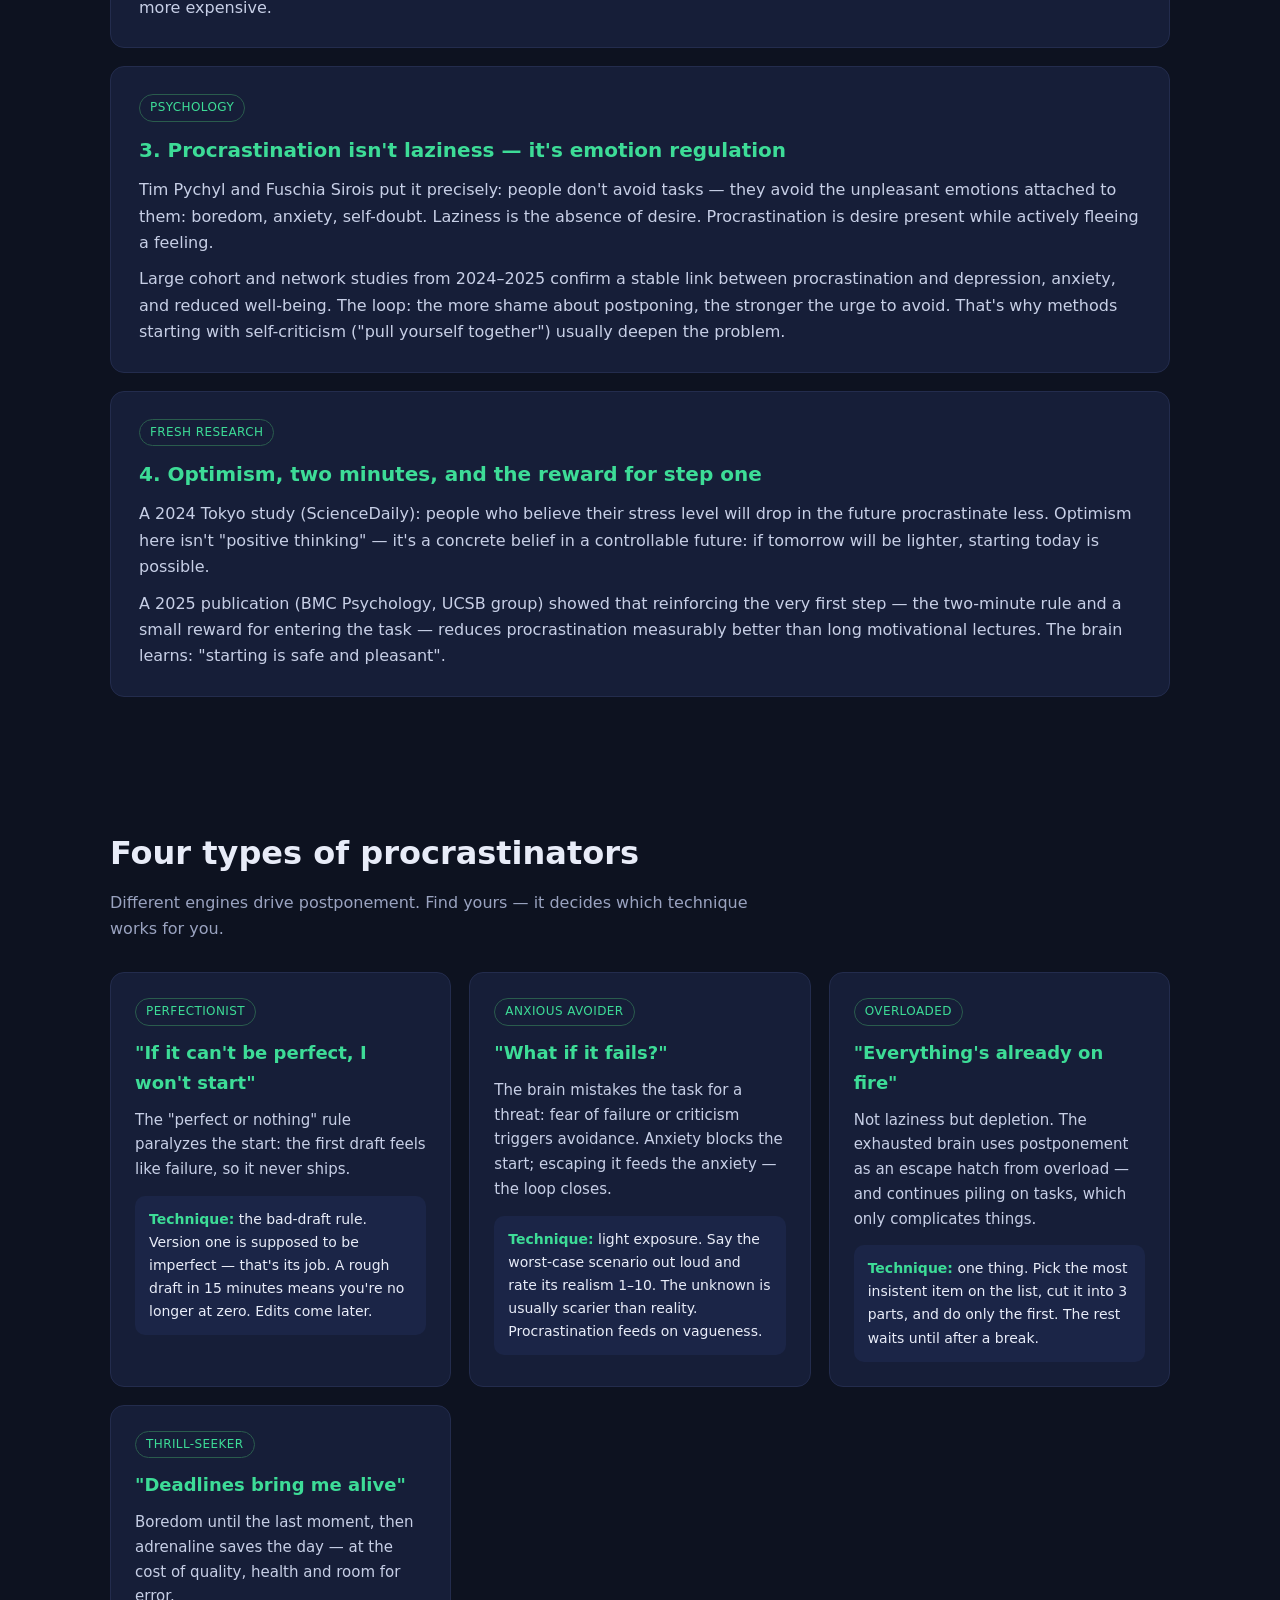
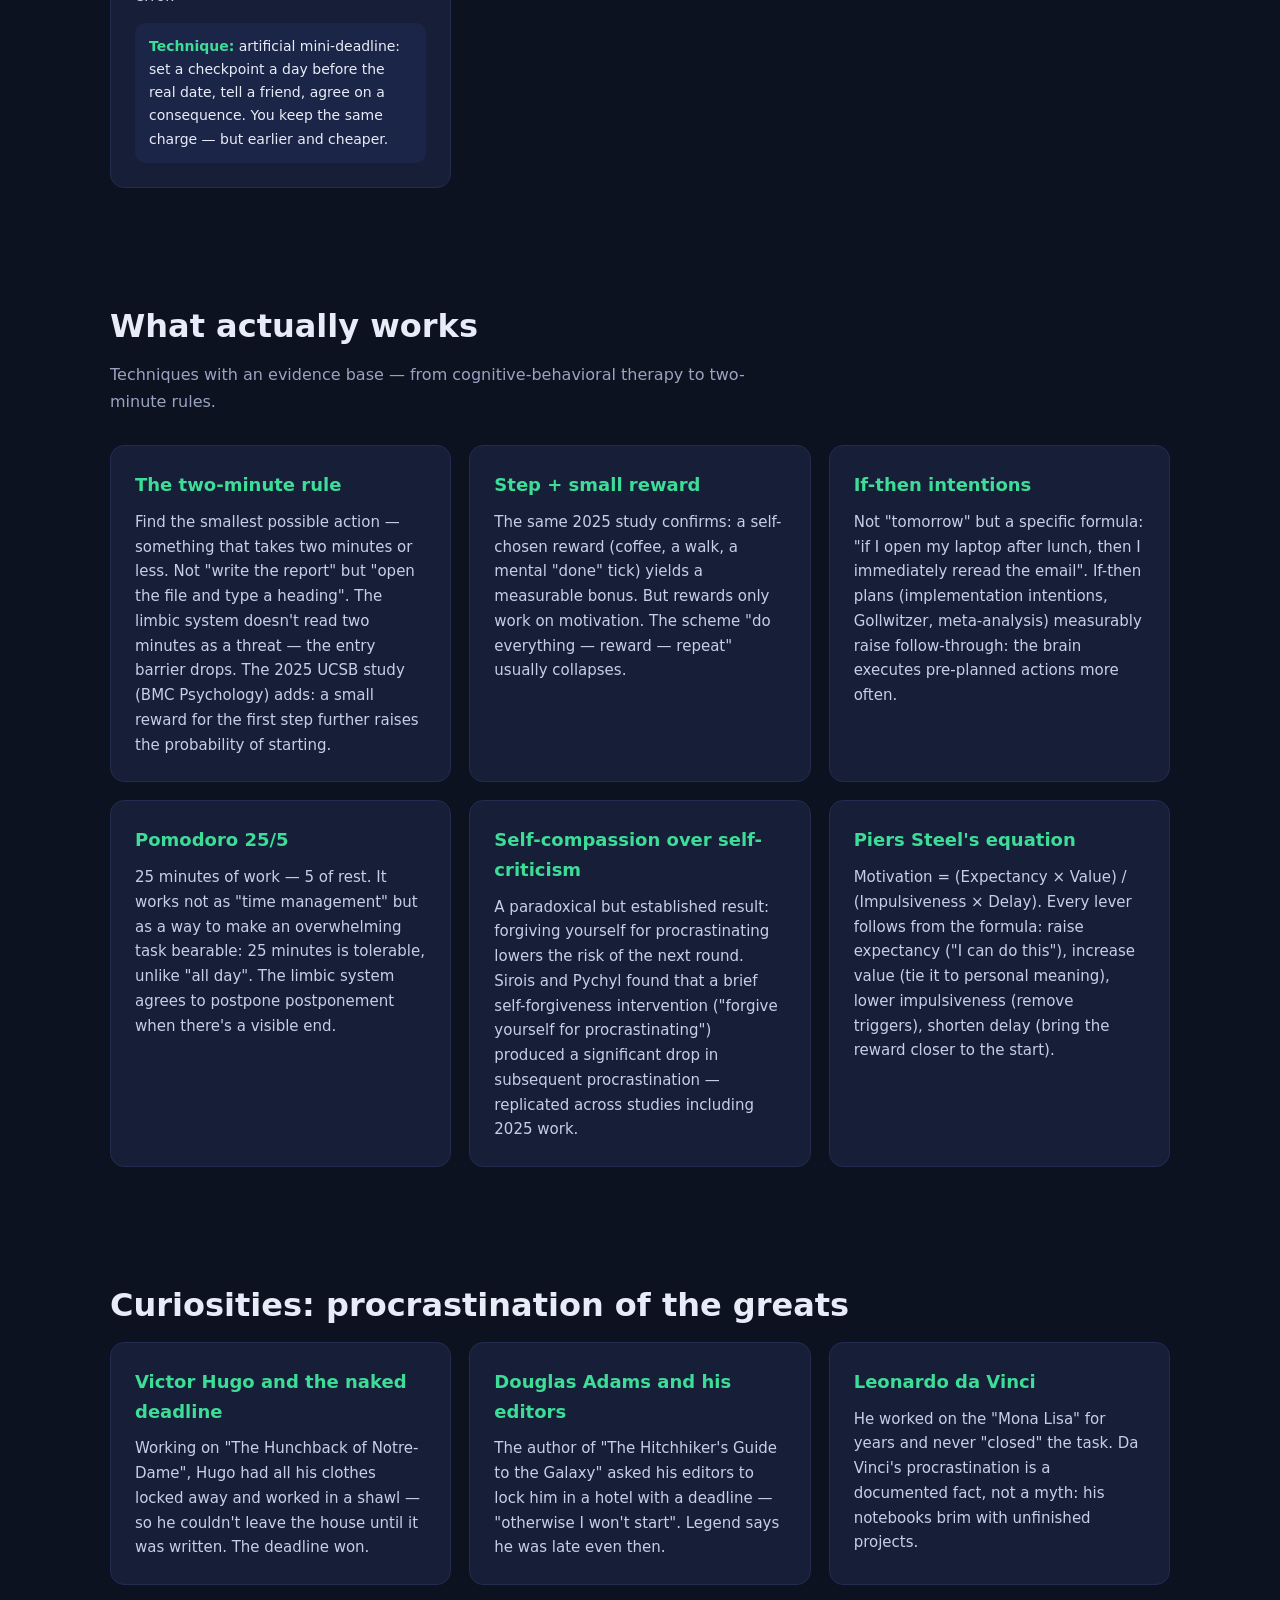
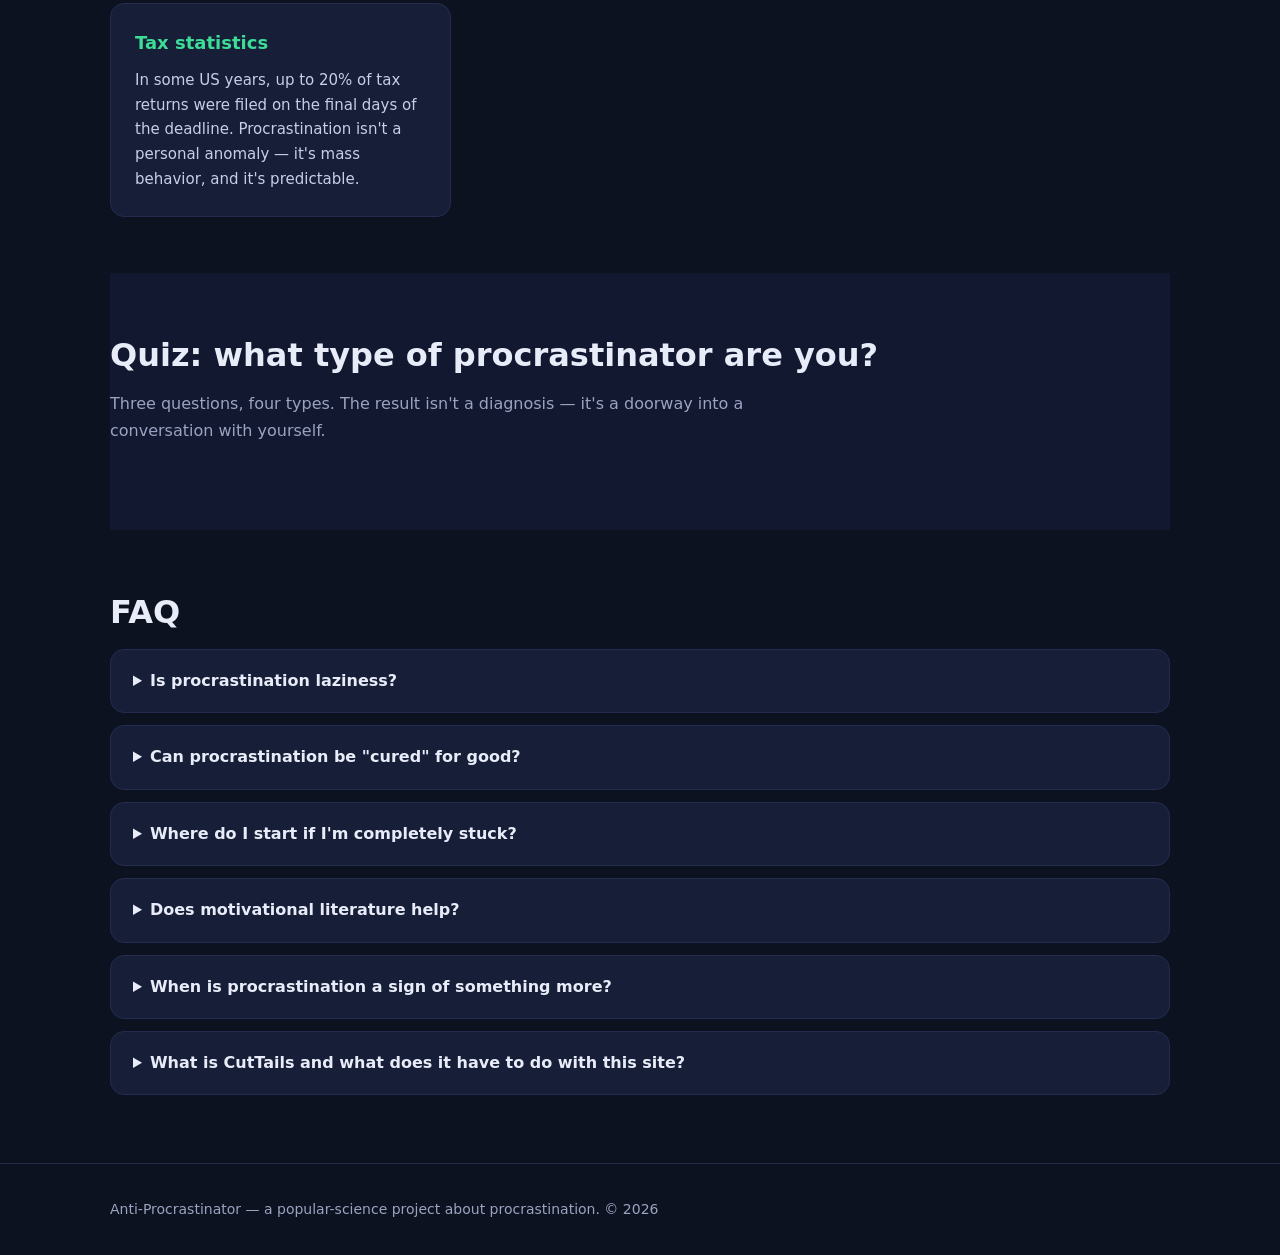
==== commit 9b9774f8: "v4.0 - возврат оформления Главной страницы из v2.0 + осталась Яндекс.Метрика" ====
--- a/en/index.html
+++ b/en/index.html
@@ -3,133 +3,184 @@
 <head>
 <meta charset="UTF-8">
 <meta name="viewport" content="width=device-width, initial-scale=1.0">
-<title>Procrastination: science, types & methods — Anti-Procrastinator</title>
-<meta name="description" content="Why the brain postpones: neuroscience, 4 procrastinator types, evidence-based methods and curiosities. Free demo of the CutTails app.">
+<title>Procrastination Is Not Laziness | Anti-Procrastinator</title>
+<meta name="description" content="The science of procrastination: why the brain postpones, 4 procrastinator types, evidence-based techniques, and a demo of the CutTails app.">
 <link rel="canonical" href="https://anti-procrastinator.com/en/">
-<link rel="alternate" hreflang="en" href="https://anti-procrastinator.com/en/" >
-<link rel="alternate" hreflang="ru" href="https://anti-procrastinator.com/ru/" >
-<link rel="alternate" hreflang="x-default" href="https://anti-procrastinator.com/en/" >
+<link rel="alternate" hreflang="en" href="https://anti-procrastinator.com/en/">
+<link rel="alternate" hreflang="ru" href="https://anti-procrastinator.com/ru/">
+<link rel="alternate" hreflang="x-default" href="https://anti-procrastinator.com/en/">
 <link rel="stylesheet" href="../css/styles.css">
 </head>
 <body>
-<header class="topbar">
-  <a class="logo" href="/en/">🧠 Anti‑Procrastinator</a>
-  <nav>
-    <a href="#science">Science</a>
-    <a href="#types">Types</a>
-    <a href="#methods">Methods</a>
-    <a href="#facts">Curiosities</a>
-    <a href="#faq">FAQ</a>
-  </nav>
-  <div class="lang"><b>English</b> · <a href="/ru/">Русский</a></div>
-</header>
+<header><div class="container nav">
+  <div class="logo">Anti-<span>Procrastinator</span></div>
+  <nav><a href="#science">Science</a><a href="#types">Types</a><a href="#methods">Methods</a><a href="#curiosities">Curiosities</a><a href="#faq">FAQ</a></nav>
+  <div class="langs"><a href="/ru/">RU</a><a href="/en/" class="active">EN</a></div>
+</div></header>
+<main>
+<div class="container">
 
-<main>
-<section class="hero">
-  <h1>Procrastination is not laziness. It's a mechanism.</h1>
-  <p class="lead">We break down why the brain postpones things: neuroscience, evidence-based methods, curious stories of famous procrastinators — and, if you'd like to try the ideas in practice, a free demo is one click away.</p>
-  <div class="cta-row">
-    <button class="btn primary" onclick="openDemo()">Try the free demo</button>
-    <a class="btn ghost" href="#quiz">Take the quiz: your procrastination type</a>
-  </div>
-</section>
+<div class="hero">
+  <h1>Procrastination is not laziness.<br>It's a brain <em>protecting you from discomfort</em> — in the most inconvenient way.</h1>
+  <p class="lead">No lectures and no "just pull yourself together" here. There's science: why the brain gravitates to "later", which traps it sets for you, and what actually works — based on research, not social-media quotes.</p>
+  <a class="btn btn-primary" href="#quiz">Take the quiz: what type are you?</a>
+  <a class="btn btn-ghost" href="#demo" onclick="openDemo()">Try the CutTails demo</a>
+</div>
+
+<div class="stats">
+  <div class="stat"><b>~20%</b><small>of adults are chronic procrastinators (Piers Steel meta-analysis, Psychological Bulletin)</small></div>
+  <div class="stat"><b>~95%</b><small>of people admit to procrastinating at least sometimes</small></div>
+  <div class="stat"><b>88%</b><small>of workers spend over an hour of the workday postponing</small></div>
+  <div class="stat"><b>218 min</b><small>average daily procrastination per surveys — about 55 days a year</small></div>
+</div>
 
 <section id="science">
-  <h2>The science: why the brain postpones</h2>
+  <h2>Science: what happens in the head</h2>
+  <p class="sub">Procrastination has long outgrown the "character flaw" label — it has measurable neuroscience and evidence-based fixes.</p>
+
   <article class="card">
-    <h3>The limbic system vs. the prefrontal cortex</h3>
-    <p>Procrastination is not a character flaw; it's a negotiation your brain keeps losing. The limbic system ("instant gratification") is evolutionarily faster and stronger than the prefrontal cortex, which handles long-term plans. When a task is boring or scary, the emotional brain bargains for immediate pleasure — and usually wins.</p>
-    <p>Professor Piers Steel summarized it as: <b>motivation = (expectancy × value) / (impulsiveness × delay)</b>. If the reward is far in time and distractions abound, motivation collapses. It's not laziness: a lazy person wants nothing; a procrastinator wants to, but can't start. Chronic procrastination affects 15–25% of adults and up to 80–95% of students (Steel's meta-analysis).</p>
+    <span class="tag">Neuroscience</span>
+    <h3>1. The duel of two brain systems</h3>
+    <p>The limbic system — an ancient emotional circuit — demands reward here and now. The prefrontal cortex — the brain's "CEO" — plans and weighs future costs. When stress is high or the task is unpleasant, the limbic system grabs the wheel: instant relief (scrolling, tea, "later") beats distant gain. Procrastination is not weak willpower — it's whichever system currently owns your attention.</p>
+    <p>Key implication: you can't out-argue procrastination with willpower. You can only change the conditions under which the brain makes its choice. That's what the methods below do.</p>
   </article>
+
   <article class="card">
-    <h3>What fMRI studies show</h3>
-    <p>Recent neuroimaging work (2024–2025) finds two recurring patterns in procrastinators: <b>hyperactivation of the ventromedial prefrontal cortex</b> (over-reacting to the appeal of the "now" option) and <b>weakened regulatory control of the anterolateral prefrontal cortex</b> (poorer impulse suppression). Other studies describe <b>effort discounting</b>: the brain inflates the subjective "cost" of effort, making the task feel even less attractive.</p>
+    <span class="tag">fMRI research</span>
+    <h3>2. What brain scans show</h3>
+    <p>Imaging studies find hyperactivation of the ventromedial prefrontal cortex (the "want it now" valuation area) and weaker activity in the anterior prefrontal cortex (control and planning) in procrastinators. Neuroeconomics calls this "effort discounting": the further the reward and the heavier the immediate cost, the more the brain devalues the future outcome.</p>
+    <p>Practical takeaway: "write the thesis" loses to "watch a show" not because you're a bad person, but because the brain compares them unfairly — instant comfort versus an abstract future. Make the future concrete and closer; make comfort more expensive.</p>
   </article>
+
   <article class="card">
-    <h3>Fresh findings from 2024–2025</h3>
-    <p>A Tokyo-based study in 2024 revealed a surprising factor: <b>optimism</b>. People who believed that "future stress will be lower" procrastinated less — presumably because the future doesn't feel threatening. And a 2025 study (BMC Psychology) showed that the <b>two-minute rule</b> (start with a micro-step of at most two minutes) beats motivational self-talk at reducing procrastination: the first tiny success delivers a reward and starts the motion.</p>
+    <span class="tag">Psychology</span>
+    <h3>3. Procrastination isn't laziness — it's emotion regulation</h3>
+    <p>Tim Pychyl and Fuschia Sirois put it precisely: people don't avoid tasks — they avoid the unpleasant emotions attached to them: boredom, anxiety, self-doubt. Laziness is the absence of desire. Procrastination is desire present while actively fleeing a feeling.</p>
+    <p>Large cohort and network studies from 2024–2025 confirm a stable link between procrastination and depression, anxiety, and reduced well-being. The loop: the more shame about postponing, the stronger the urge to avoid. That's why methods starting with self-criticism ("pull yourself together") usually deepen the problem.</p>
+  </article>
+
+  <article class="card">
+    <span class="tag">Fresh research</span>
+    <h3>4. Optimism, two minutes, and the reward for step one</h3>
+    <p>A 2024 Tokyo study (ScienceDaily): people who believe their stress level will drop in the future procrastinate less. Optimism here isn't "positive thinking" — it's a concrete belief in a controllable future: if tomorrow will be lighter, starting today is possible.</p>
+    <p>A 2025 publication (BMC Psychology, UCSB group) showed that reinforcing the very first step — the two-minute rule and a small reward for entering the task — reduces procrastination measurably better than long motivational lectures. The brain learns: "starting is safe and pleasant".</p>
   </article>
 </section>
 
 <section id="types">
-  <h2>Four procrastinator types</h2>
+  <h2>Four types of procrastinators</h2>
+  <p class="sub">Different engines drive postponement. Find yours — it decides which technique works for you.</p>
   <div class="grid">
-    <div class="card"><h3>1. The Perfectionist</h3><p>Delays out of fear that the result won't be "good enough." Starts at the last minute, because "I do better under pressure." Mechanism: protecting self-esteem. Technique: allow a bad first draft — done beats perfect.</p></div>
-    <div class="card"><h3>2. The Anxious Avoider</h3><p>Postpones whatever triggers anxiety: calls, important emails, conversations. Avoidance gives instant relief — and reinforces the habit. Technique: exposure in 5-minute doses, starting with the easiest.</p></div>
-    <div class="card"><h3>3. The Overloaded</h3><p>Wants to do everything at once, can't choose, ends up doing nothing. Mechanism: choice overload and decision paralysis. Technique: the "single task" rule — pick one thing for 25 minutes.</p></div>
-    <div class="card"><h3>4. The Thrill-Seeker</h3><p>Waits until the deadline because pressure "switches on" excitement and focus. Works — but at the cost of quality, sleep and health. Technique: artificial mini-deadlines with rewards, earlier than the real one.</p></div>
+    <div class="tile">
+      <span class="tag">Perfectionist</span>
+      <h3>"If it can't be perfect, I won't start"</h3>
+      <p>The "perfect or nothing" rule paralyzes the start: the first draft feels like failure, so it never ships.</p>
+      <div class="tech"><b>Technique:</b> the bad-draft rule. Version one is supposed to be imperfect — that's its job. A rough draft in 15 minutes means you're no longer at zero. Edits come later.</div>
+    </div>
+    <div class="tile">
+      <span class="tag">Anxious avoider</span>
+      <h3>"What if it fails?"</h3>
+      <p>The brain mistakes the task for a threat: fear of failure or criticism triggers avoidance. Anxiety blocks the start; escaping it feeds the anxiety — the loop closes.</p>
+      <div class="tech"><b>Technique:</b> light exposure. Say the worst-case scenario out loud and rate its realism 1–10. The unknown is usually scarier than reality. Procrastination feeds on vagueness.</div>
+    </div>
+    <div class="tile">
+      <span class="tag">Overloaded</span>
+      <h3>"Everything's already on fire"</h3>
+      <p>Not laziness but depletion. The exhausted brain uses postponement as an escape hatch from overload — and continues piling on tasks, which only complicates things.</p>
+      <div class="tech"><b>Technique:</b> one thing. Pick the most insistent item on the list, cut it into 3 parts, and do only the first. The rest waits until after a break.</div>
+    </div>
+    <div class="tile">
+      <span class="tag">Thrill-seeker</span>
+      <h3>"Deadlines bring me alive"</h3>
+      <p>Boredom until the last moment, then adrenaline saves the day — at the cost of quality, health and room for error.</p>
+      <div class="tech"><b>Technique:</b> artificial mini-deadline: set a checkpoint a day before the real date, tell a friend, agree on a consequence. You keep the same charge — but earlier and cheaper.</div>
+    </div>
   </div>
-  <div class="quiz-cta"><a class="btn ghost" href="#quiz">What's your type? Take the quiz →</a></div>
 </section>
 
 <section id="methods">
-  <h2>Evidence-based methods</h2>
-  <article class="card"><h3>Pomodoro</h3><p>25 minutes of work / 5 minutes of rest. It works because it lowers the "cost" of starting: your mind agrees to 25 minutes, but not to "write a book." Great for starters and the overloaded.</p></article>
-  <article class="card"><h3>The two-minute rule</h3><p>If a task takes under two minutes — do it now. And for big projects: phrase the first step so it takes at most two minutes. A 2025 study confirms this approach measurably reduces procrastination.</p></article>
-  <article class="card"><h3>CBT and self-compassion</h3><p>Cognitive-behavioral therapy is the most evidence-backed treatment for chronic procrastination. Key principle: stop punishing yourself for past delays. Research (e.g., Sirois) shows self-criticism increases procrastination, while self-compassion reduces it.</p></article>
-  <article class="card"><h3>When-where planning</h3><p>"At 3 PM, at my desk, I'll write the intro" works better than "I'll write the intro." Specificity in time and place binds the intention to an environmental trigger and removes the "what should I do" choice.</p></article>
-  <article class="card"><h3>Environment design</h3><p>Remove triggers: phone in another room, social media blocked during focus sessions. The brain doesn't fight temptations — it avoids them in advance.</p></article>
-  <article class="card"><h3>Break it down to "embarrassingly" small steps</h3><p>The overloaded type survives by splitting a task into steps like "open the document" or "write one sentence." Only vague big goals are impossible to start.</p></article>
+  <h2>What actually works</h2>
+  <p class="sub">Techniques with an evidence base — from cognitive-behavioral therapy to two-minute rules.</p>
+  <div class="grid">
+    <div class="tile">
+      <h3>The two-minute rule</h3>
+      <p>Find the smallest possible action — something that takes two minutes or less. Not "write the report" but "open the file and type a heading". The limbic system doesn't read two minutes as a threat — the entry barrier drops. The 2025 UCSB study (BMC Psychology) adds: a small reward for the first step further raises the probability of starting.</p>
+    </div>
+    <div class="tile">
+      <h3>Step + small reward</h3>
+      <p>The same 2025 study confirms: a self-chosen reward (coffee, a walk, a mental "done" tick) yields a measurable bonus. But rewards only work on motivation. The scheme "do everything — reward — repeat" usually collapses.</p>
+    </div>
+    <div class="tile">
+      <h3>If-then intentions</h3>
+      <p>Not "tomorrow" but a specific formula: "if I open my laptop after lunch, then I immediately reread the email". If-then plans (implementation intentions, Gollwitzer, meta-analysis) measurably raise follow-through: the brain executes pre-planned actions more often.</p>
+    </div>
+    <div class="tile">
+      <h3>Pomodoro 25/5</h3>
+      <p>25 minutes of work — 5 of rest. It works not as "time management" but as a way to make an overwhelming task bearable: 25 minutes is tolerable, unlike "all day". The limbic system agrees to postpone postponement when there's a visible end.</p>
+    </div>
+    <div class="tile">
+      <h3>Self-compassion over self-criticism</h3>
+      <p>A paradoxical but established result: forgiving yourself for procrastinating lowers the risk of the next round. Sirois and Pychyl found that a brief self-forgiveness intervention ("forgive yourself for procrastinating") produced a significant drop in subsequent procrastination — replicated across studies including 2025 work.</p>
+    </div>
+    <div class="tile">
+      <h3>Piers Steel's equation</h3>
+      <p>Motivation = (Expectancy × Value) / (Impulsiveness × Delay). Every lever follows from the formula: raise expectancy ("I can do this"), increase value (tie it to personal meaning), lower impulsiveness (remove triggers), shorten delay (bring the reward closer to the start).</p>
+    </div>
+  </div>
 </section>
 
-<section id="facts">
+<section id="curiosities">
   <h2>Curiosities: procrastination of the greats</h2>
-  <article class="card"><h3>Victor Hugo and "Notre-Dame"</h3><p>Hugo locked himself in a room, had his clothes hidden and worked without the possibility of leaving — he needed the impossibility of escape. "The Hunchback of Notre-Dame" was delivered on time.</p></article>
-  <article class="card"><h3>Douglas Adams and deadlines</h3><p>The author of "The Hitchhiker's Guide to the Galaxy" said: "I love deadlines. I love the whooshing noise they make as they go by." Publishers literally locked him in hotel rooms to finish books.</p></article>
-  <article class="card"><h3>Leonardo da Vinci</h3><p>Many of his works remained unfinished for decades. His notebooks are proof that perfectionism and curiosity can slow you down as much as they push you forward.</p></article>
-  <article class="card"><h3>Tax-filing statistics</h3><p>Studies of tax-filing behavior show that the overwhelming majority of people file at the very last moment. Procrastination spikes when the deadline becomes "real."</p></article>
+  <div class="grid">
+    <div class="tile">
+      <h3>Victor Hugo and the naked deadline</h3>
+      <p>Working on "The Hunchback of Notre-Dame", Hugo had all his clothes locked away and worked in a shawl — so he couldn't leave the house until it was written. The deadline won.</p>
+    </div>
+    <div class="tile">
+      <h3>Douglas Adams and his editors</h3>
+      <p>The author of "The Hitchhiker's Guide to the Galaxy" asked his editors to lock him in a hotel with a deadline — "otherwise I won't start". Legend says he was late even then.</p>
+    </div>
+    <div class="tile">
+      <h3>Leonardo da Vinci</h3>
+      <p>He worked on the "Mona Lisa" for years and never "closed" the task. Da Vinci's procrastination is a documented fact, not a myth: his notebooks brim with unfinished projects.</p>
+    </div>
+    <div class="tile">
+      <h3>Tax statistics</h3>
+      <p>In some US years, up to 20% of tax returns were filed on the final days of the deadline. Procrastination isn't a personal anomaly — it's mass behavior, and it's predictable.</p>
+    </div>
+  </div>
 </section>
 
 <section id="quiz">
-  <h2>Mini quiz: your procrastination type</h2>
-  <div id="quiz-box">
-    <p class="q">1. What do you most often do instead of the important task?</p>
-    <label><input type="radio" name="q1" value="a">Clean up / "organize things"</label>
-    <label><input type="radio" name="q1" value="b">Re-check and polish what's already done</label>
-    <label><input type="radio" name="q1" value="c">Watch videos / scroll social media</label>
-    <label><input type="radio" name="q1" value="d">Wait for "the right moment"</label>
-    <p class="q">2. When a hard task shows up, what do you feel?</p>
-    <label><input type="radio" name="q2" value="a">"Too much of everything, no idea where to start"</label>
-    <label><input type="radio" name="q2" value="b">"What if I do it badly?"</label>
-    <label><input type="radio" name="q2" value="c">"Not now, I'll do it later"</label>
-    <label><input type="radio" name="q2" value="d">"I'll make it under pressure, last minute"</label>
-    <p class="q">3. What does your typical workday look like?</p>
-    <label><input type="radio" name="q3" value="a">A dozen started tasks, zero finished</label>
-    <label><input type="radio" name="q3" value="b">Long preparation, "need to check a few more things"</label>
-    <label><input type="radio" name="q3" value="c">Endless switching and distractions</label>
-    <label><input type="radio" name="q3" value="d">Calm — until the deadline is near</label>
-    <button class="btn primary" onclick="showResult()">Show result</button>
-    <div id="quiz-result"></div>
-  </div>
+  <h2>Quiz: what type of procrastinator are you?</h2>
+  <p class="sub">Three questions, four types. The result isn't a diagnosis — it's a doorway into a conversation with yourself.</p>
+  <div id="quizBlocks"></div>
+  <div id="quizResult"></div>
 </section>
 
 <section id="faq">
   <h2>FAQ</h2>
-  <article class="card"><h3>Is procrastination laziness?</h3><p>No. Laziness is the absence of desire; procrastination is the presence of desire with no start. Different mechanisms, different solutions.</p></article>
-  <article class="card"><h3>Why do I postpone exactly the important things?</h3><p>The more important the task, the higher the stakes and the stronger the fear of failure. The brain avoids not the work, but the unpleasant emotions attached to it.</p></article>
-  <article class="card"><h3>Can procrastination be a symptom of something else?</h3><p>Chronic procrastination often co-occurs with anxiety, depression and ADHD. If it interferes with life for years — it's worth discussing with a psychologist or therapist.</p></article>
-  <article class="card"><h3>What should I do right now?</h3><p>Pick one task, phrase a two-minute step, and do it. Don't look at the whole list — only this step.</p></article>
-  <article class="card"><h3>Do apps help?</h3><p>Yes, if they make starting cheaper: showing a small next step instead of a wall of items. That's why the CutTails demo is a mini-conversation, not a "full-screen interface."</p></article>
-  <article class="card"><h3>When should I see a specialist?</h3><p>If procrastination comes with constant anxiety, apathy, sleep or appetite problems — talk to a psychologist or psychotherapist. It's a normal, sensible step.</p></article>
+  <details><summary>Is procrastination laziness?</summary><p>No. Laziness is the absence of desire. Procrastination is desire present while actively fleeing an unpleasant emotion attached to the task. The lazy person doesn't suffer; the procrastinator suffers and postpones.</p></details>
+  <details><summary>Can procrastination be "cured" for good?</summary><p>Procrastination isn't an illness but a behavioral pattern. You can't cure it, but you can retrain it: change the conditions under which the brain picks "comfort now over gain later". Practice lowers the frequency and strength of relapses.</p></details>
+  <details><summary>Where do I start if I'm completely stuck?</summary><p>The two-minute rule: find the smallest possible action — open the file, type a heading, send one email. Start there. The moment of entry is the most expensive; everything after is cheaper.</p></details>
+  <details><summary>Does motivational literature help?</summary><p>Often not: long lectures on "how to stop postponing" become another way of postponing — you read about the fight instead of fighting. Concrete mechanics work: timers, rewards, if-then plans.</p></details>
+  <details><summary>When is procrastination a sign of something more?</summary><p>If postponing comes with persistent anxiety, low mood, apathy toward everything, and disrupted sleep — see a professional: it can be a symptom of depression or an anxiety disorder that requires professional help.</p></details>
+  <details><summary>What is CutTails and what does it have to do with this site?</summary><p>CutTails is an anti-procrastination app with an AI companion: it helps you unpack a nagging task, break it down, and reach the first step. The site exists to explain the nature of procrastination — and the app is there when you want to try it in practice. Open the demo with the button in the corner.</p></details>
 </section>
 
-<footer>
-  <p>© 2026 anti-procrastinator.com · Information on this site is not medical advice.</p>
-</footer>
+</div>
 </main>
-<div class="demo-fab" onclick="openDemo()">💬 Try the demo</div>
-<div id="demo-modal" class="modal hidden">
-  <div class="modal-inner">
-    <button class="close" onclick="closeDemo()">×</button>
-    <h3>CutTails demo</h3>
-    <p id="demo-note">The web version of CutTails will open here in demo mode.</p>
-    <div id="demo-frame-wrap"></div>
+<button id="demoBtn">Try the CutTails demo</button>
+<div id="demoModal">
+  <div class="demo-box">
+    <div class="demo-head"><strong>CutTails Demo</strong><button onclick="closeModal()" aria-label="Close">×</button></div>
+    <div class="demo-body">
+      <iframe id="demoFrame" style="width:100%;height:100%;border:none;display:none"></iframe>
+      <div class="demo-fallback" id="demoFallback"><p>App URL not set yet. Put your PWA URL into CONFIG.demoUrl in js/main.js — CutTails will open here.</p></div>
+    </div>
   </div>
 </div>
-
-<script></script>
-<script>const SITE_LANG='en';</script>
-<script src="../js/main.js"></script>
+<footer><div class="container">Anti-Procrastinator — a popular-science project about procrastination. © 2026</div></footer>
 <!-- Yandex.Metrika counter -->
 <script type="text/javascript">
     (function(m,e,t,r,i,k,a){
@@ -143,5 +194,6 @@
 </script>
 <noscript><div><img src="https://mc.yandex.ru/watch/114655816" style="position:absolute; left:-9999px;" alt="" /></div></noscript>
 <!-- /Yandex.Metrika counter -->
+<script src="../js/main.js"></script>
 </body>
 </html>
--- a/css/styles.css
+++ b/css/styles.css
@@ -1,31 +1,74 @@
-:root{--bg:#0f1220;--card:#1a1f33;--accent:#6ee7b7;--text:#e6e8f0;--muted:#9aa3b8}
-*{box-sizing:border-box}
-body{margin:0;font-family:-apple-system,'Segoe UI',Roboto,Arial,sans-serif;background:var(--bg);color:var(--text);line-height:1.65}
-.topbar{display:flex;align-items:center;gap:1.5rem;padding:1rem 1.5rem;border-bottom:1px solid #2a3050;position:sticky;top:0;background:var(--bg);z-index:10}
-.topbar a{color:var(--text);text-decoration:none}
-.topbar nav{display:flex;gap:1rem;flex-wrap:wrap}
-.lang{margin-left:auto;font-size:.9rem;color:var(--muted)}
-main{max-width:900px;margin:0 auto;padding:2rem 1.25rem}
-.hero{padding:2.5rem 0 1.5rem}
-h1{font-size:2.2rem;line-height:1.2;margin:0 0 1rem}
-.lead{font-size:1.1rem;color:var(--muted);max-width:640px}
-.cta-row{display:flex;gap:.75rem;flex-wrap:wrap;margin-top:1.25rem}
-.btn{display:inline-block;padding:.75rem 1.4rem;border-radius:10px;font-size:1rem;cursor:pointer;border:none;text-decoration:none}
-.btn.primary{background:var(--accent);color:#0f1220;font-weight:600}
-.btn.ghost{background:transparent;color:var(--accent);border:1px solid var(--accent)}
-h2{margin-top:2.5rem;font-size:1.6rem}
-.card{background:var(--card);border:1px solid #2a3050;border-radius:14px;padding:1.25rem 1.5rem;margin:1rem 0}
-.card h3{margin-top:0}
-.grid{display:grid;grid-template-columns:repeat(auto-fit,minmax(260px,1fr));gap:1rem}
-#quiz-box .q{font-weight:600;margin:1.2rem 0 .4rem}
-#quiz-box label{display:block;margin:.35rem 0;cursor:pointer}
-#quiz-result{margin-top:1rem;padding:1rem;background:#20304a;border-radius:10px;display:none}
-.quiz-cta{margin:1rem 0 2rem}
-footer{border-top:1px solid #2a3050;margin-top:3rem;padding:1.25rem;color:var(--muted);font-size:.9rem;text-align:center}
-.demo-fab{position:fixed;right:1.25rem;bottom:1.25rem;background:var(--accent);color:#0f1220;padding:.75rem 1.1rem;border-radius:999px;font-weight:600;cursor:pointer;box-shadow:0 6px 20px rgba(0,0,0,.35);z-index:50}
-.modal{position:fixed;inset:0;background:rgba(0,0,0,.6);display:flex;align-items:center;justify-content:center;z-index:100}
-.modal.hidden{display:none}
-.modal-inner{background:var(--card);border-radius:16px;padding:1.25rem;width:min(760px,94vw);max-height:90vh;display:flex;flex-direction:column}
-.modal-inner .close{align-self:flex-end;background:none;border:none;color:var(--muted);font-size:1.6rem;cursor:pointer}
-#demo-frame-wrap iframe{width:100%;height:min(70vh,600px);border:1px solid #2a3050;border-radius:10px;background:#fff}
-@media (max-width:640px){.modal-inner{width:100vw;height:100vh;max-height:100vh;border-radius:0}}
+:root{
+  --bg:#0d1220; --bg2:#111830; --card:#161e38; --card2:#1b2547;
+  --text:#e8ecf8; --muted:#9aa3c0; --accent:#7c6cff; --accent2:#3ddc97;
+  --danger:#ff6b81; --radius:14px;
+}
+*{margin:0;padding:0;box-sizing:border-box}
+html{scroll-behavior:smooth}
+body{background:var(--bg);color:var(--text);font-family:'Segoe UI',system-ui,-apple-system,sans-serif;line-height:1.65}
+a{color:var(--accent2);text-decoration:none}
+a:hover{text-decoration:underline}
+/* Ширина страницы: контейнер по центру, readability */
+.container{max-width:1100px;margin:0 auto;padding:0 20px}
+header{position:sticky;top:0;background:rgba(13,18,32,.92);backdrop-filter:blur(8px);border-bottom:1px solid #232c4d;z-index:50}
+.nav{display:flex;align-items:center;justify-content:space-between;padding:14px 0}
+.logo{font-weight:800;font-size:18px;color:var(--text)}
+.logo span{color:var(--accent2)}
+.nav nav{display:flex;gap:22px;flex-wrap:wrap}
+.nav nav a{color:var(--muted);font-size:15px}
+.nav nav a:hover{color:var(--text);text-decoration:none}
+.langs{display:flex;gap:8px}
+.langs a{padding:6px 12px;border-radius:20px;border:1px solid #2a3560;font-size:14px;color:var(--muted)}
+.langs a.active{background:var(--accent);color:#fff;border-color:var(--accent)}
+.hero{padding:72px 0 48px}
+.hero h1{font-size:clamp(30px,4.5vw,46px);line-height:1.2;font-weight:800}
+.hero h1 em{color:var(--accent2);font-style:normal}
+.hero p.lead{margin:20px 0 28px;color:var(--muted);max-width:640px;font-size:17px}
+.btn{display:inline-block;padding:13px 26px;border-radius:28px;font-weight:600;cursor:pointer;border:none;font-size:16px}
+.btn-primary{background:var(--accent);color:#fff}
+.btn-primary:hover{background:#6a58ff;text-decoration:none}
+.btn-ghost{background:transparent;color:var(--text);border:1px solid #3a4570}
+.btn-ghost:hover{border-color:var(--accent2);text-decoration:none}
+.stats{display:grid;grid-template-columns:repeat(auto-fit,minmax(200px,1fr));gap:16px;padding:28px 0 8px}
+.stat{background:var(--card);border:1px solid #232c4d;border-radius:var(--radius);padding:22px}
+.stat b{display:block;font-size:30px;color:var(--accent2)}
+.stat small{color:var(--muted);font-size:13px;display:block;margin-top:6px}
+section{padding:56px 0}
+h2{font-size:clamp(24px,3vw,32px);margin-bottom:10px}
+.sub{color:var(--muted);max-width:680px;margin-bottom:30px}
+article.card{background:var(--card);border:1px solid #232c4d;border-radius:var(--radius);padding:26px 28px;margin-bottom:18px}
+article.card h3{color:var(--accent2);font-size:20px;margin-bottom:10px}
+article.card p{color:#c7cfe6;margin-bottom:10px}
+article.card p:last-child{margin-bottom:0}
+.tag{display:inline-block;font-size:12px;letter-spacing:.4px;text-transform:uppercase;color:var(--accent2);border:1px solid #2a5c4d;border-radius:14px;padding:3px 10px;margin-bottom:12px}
+.grid{display:grid;grid-template-columns:repeat(auto-fit,minmax(280px,1fr));gap:18px}
+.tile{background:var(--card);border:1px solid #232c4d;border-radius:var(--radius);padding:24px}
+.tile h3{color:var(--accent2);font-size:18px;margin-bottom:10px}
+.tile p{color:#c7cfe6;font-size:15px}
+.tile .tech{margin-top:14px;background:var(--card2);border-radius:10px;padding:12px 14px;font-size:14px}
+.tile .tech b{color:var(--accent2)}
+.quote{border-left:3px solid var(--accent);padding:4px 0 4px 16px;color:var(--muted);font-style:italic;margin:12px 0}
+/* Тест */
+#quiz{background:var(--bg2)}
+.qblock{background:var(--card);border:1px solid #232c4d;border-radius:var(--radius);padding:26px;margin-bottom:16px}
+.qblock h3{font-size:18px;margin-bottom:14px}
+.opts{display:flex;flex-direction:column;gap:10px}
+.opts button{text-align:left;background:var(--card2);border:1px solid #2a3560;color:var(--text);padding:12px 16px;border-radius:10px;cursor:pointer;font-size:15px}
+.opts button:hover{border-color:var(--accent2)}
+#quizResult{background:var(--card2);border:1px solid var(--accent);border-radius:var(--radius);padding:26px;margin-top:20px;display:none}
+#quizResult h3{color:var(--accent2);margin-bottom:10px}
+/* FAQ */
+details{background:var(--card);border:1px solid #232c4d;border-radius:var(--radius);padding:18px 22px;margin-bottom:12px}
+details summary{cursor:pointer;font-weight:600}
+details p{margin-top:12px;color:#c7cfe6}
+/* Демо-виджет */
+#demoBtn{position:fixed;right:22px;bottom:22px;z-index:100;background:var(--accent2);color:#08131c;padding:12px 20px;border-radius:30px;font-weight:700;box-shadow:0 8px 24px rgba(0,0,0,.4);border:none;cursor:pointer;font-size:15px}
+#demoModal{position:fixed;inset:0;background:rgba(5,8,16,.8);display:none;z-index:200;align-items:center;justify-content:center;padding:20px}
+#demoModal.open{display:flex}
+.demo-box{background:var(--bg2);border:1px solid #2a3560;border-radius:16px;width:min(900px,100%);height:min(80vh,700px);display:flex;flex-direction:column;overflow:hidden}
+.demo-head{display:flex;justify-content:space-between;align-items:center;padding:12px 18px;border-bottom:1px solid #232c4d}
+.demo-head button{background:none;border:none;color:var(--muted);font-size:22px;cursor:pointer}
+.demo-body{flex:1;overflow:auto}
+.demo-fallback{padding:40px;text-align:center;color:var(--muted)}
+footer{border-top:1px solid #232c4d;padding:34px 0;color:var(--muted);font-size:14px}
+@media(max-width:720px){.nav nav{display:none}}
